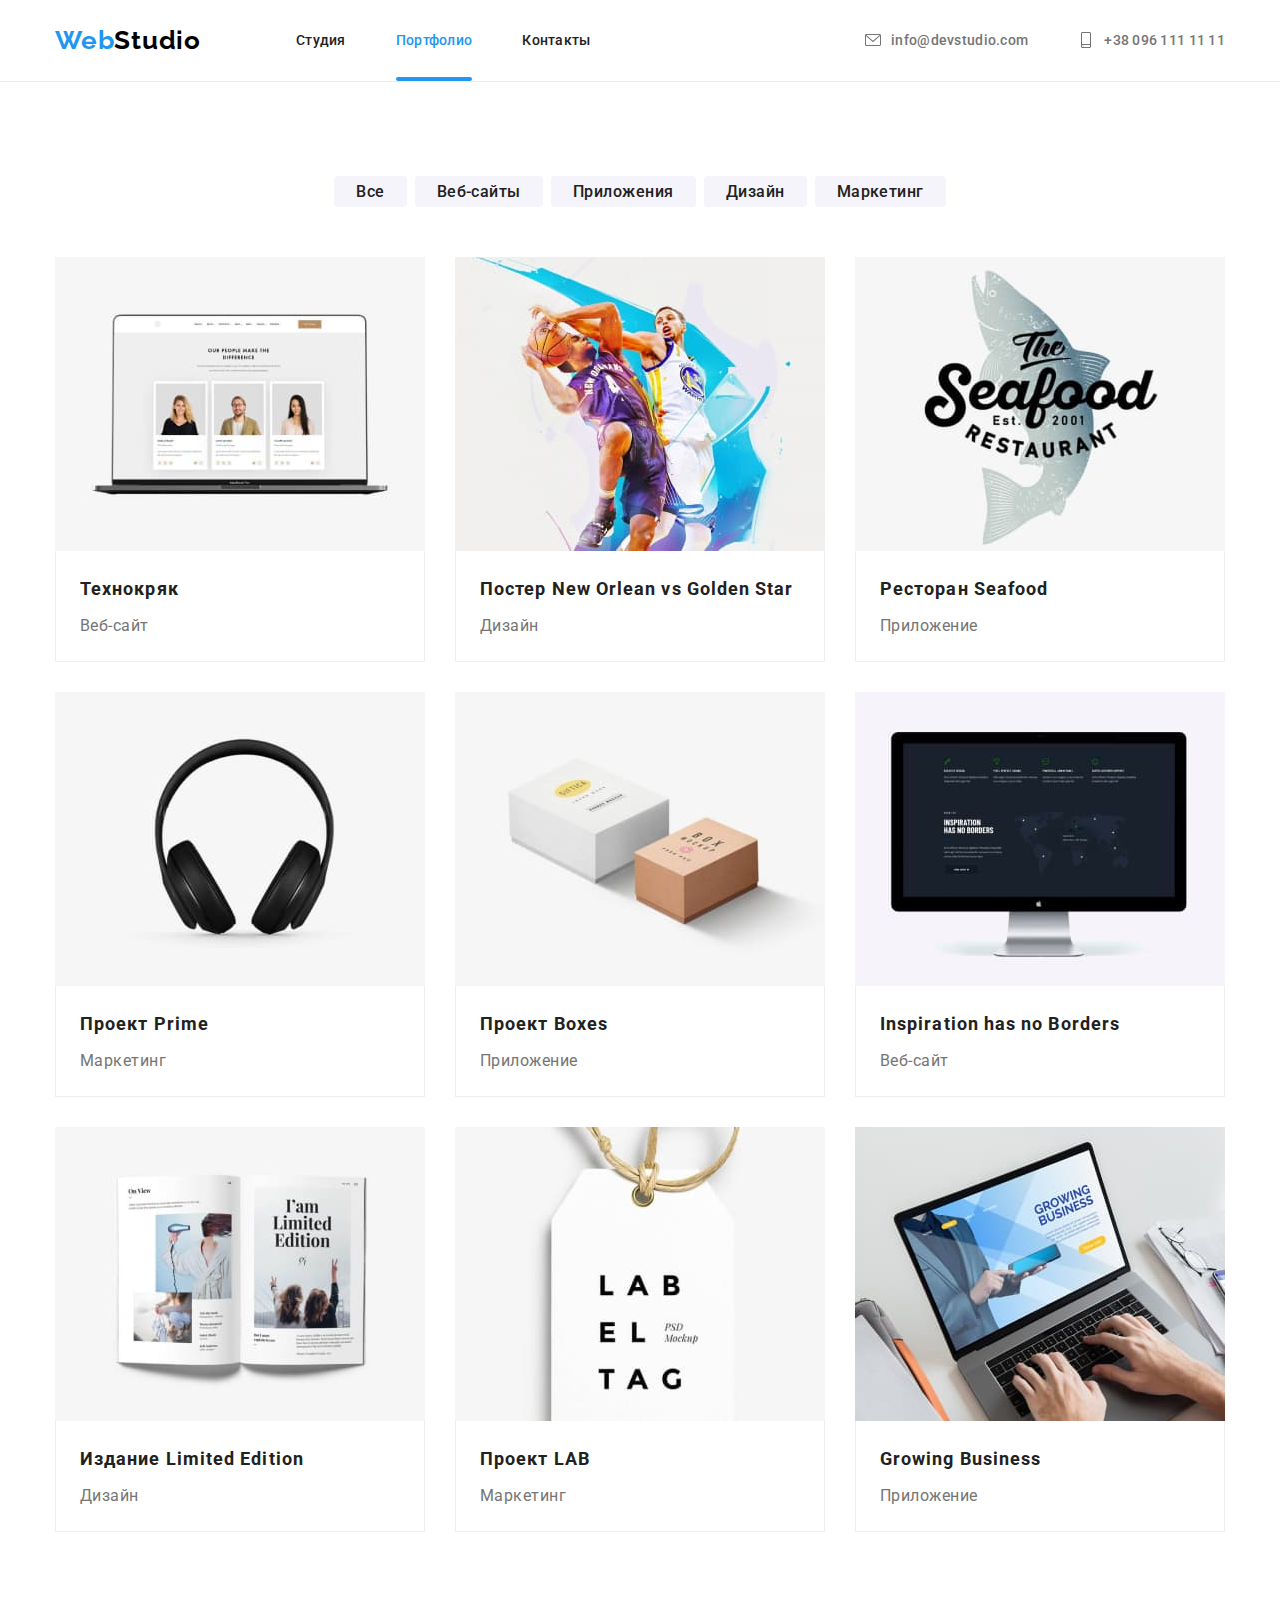
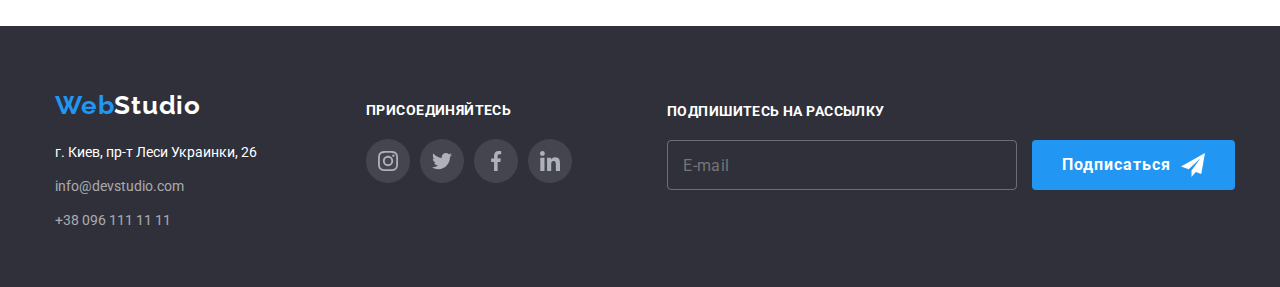
==== porfolio.html @ 70e7750f "Создание репозитория" ====
<!DOCTYPE html>
<html lang="ru">

<head>
    <meta charset="UTF-8">
    <meta name="viewport" content="width=device-width, initial-scale=1.0">
    <title>Портфолио</title>
    <link rel="preconnect" href="https://fonts.gstatic.com">
    <link rel="preconnect" href="https://fonts.gstatic.com">
    <link href="https://fonts.googleapis.com/css2?family=Raleway:wght@700&family=Roboto:wght@400;500;700&display=swap"
        rel="stylesheet">
    <link rel="stylesheet" href="https://cdnjs.cloudflare.com/ajax/libs/modern-normalize/0.2.0/modern-normalize.min.css">
    <link rel="stylesheet" href="./css/styles.css">
</head>
<body>
    <header class="header">
        <div class="container head">
            <a href="#" class="logo">
                <span class="logo-first">Web</span>
                <span class="logo-second">Studio</span>
            </a>
            <nav>
                <ul class="link-list">
                    <li class="link-item">
                        <a href="./index.html" class="link">
                            Студия
                        </a>
                    </li>

                    <li class="link-item">
                        <a href="#" class="link now">
                            Портфолио
                        </a>
                    </li>

                    <li class="link-item">
                        <a href="#" class="link">
                            Контакты
                        </a>
                    </li>
                </ul>
            </nav>
            <ul class="connection-list">
                <li class="connection-item">
                    <a href="mailto:info@devstudio.com" class="connection">
                        <svg width="16" height="16" class="icon-connection">
                            <use href="./img/symbol-defs.svg#icon-envelope"></use>
                        </svg>
                        info@devstudio.com
                    </a>
                </li>
            
                <li class="connection-item">
                    <a href="tel:+380961111111" class="connection">
                        <svg width="16" height="16" class="icon-connection">
                            <use href="./img/symbol-defs.svg#icon-smartphone"></use>
                        </svg>
                        +38 096 111 11 11
                    </a>
                </li>
            </ul>
        </div>
    </header>
    <main>
        <div class="container main">            
            <h1 class="visually-hidden">Portfolio</h1>
            <h2 class="visually-hidden">Our Works</h2>
            <ul class="filter">
                <li  class="filter-item">
                    <button type="button" class="filter-btn">
                        Все
                    </button>
                </li>

                <li class="filter-item">
                    <button type="button" class="filter-btn">
                        Веб-сайты
                    </button>
                </li>

                <li class="filter-item">
                    <button type="button" class="filter-btn">
                        Приложения
                    </button>
                </li>

                <li class="filter-item">
                <button type="button" class="filter-btn">
                    Дизайн
                </button>
                </li>

                <li class="filter-item">
                    <button type="button" class="filter-btn">
                        Маркетинг
                    </button>
                </li>
            </ul>
            <ul class="cards">
                <li class="cards-item">
                    <a href="#" class="cards-link">
                        <div class="thumb">
                            <img src="./img/img-3.1.jpg" alt="Технокряк" class="cards-img">
                            <p class="thumb-text">
                                Технокряк это современная площадка распространения коронавируса. Компании используют эту платформу для цифрового
                                шпионажа и атак на защищённые сервера конкурентов.
                            </p>
                        </div>
                        <div class="cards-article">
                            <h3 class="cards-title">
                                Технокряк
                            </h3>
                            <p class="cards-filter">
                                Веб-сайт
                            </p>
                        </div>
                    </a>
                </li>

                <li class="cards-item">
                    <a href="#" class="cards-link">
                        <div class="thumb">
                            <img src="./img/img-3.2.jpg" alt="Постер New Orlean vs Golden Star" class="cards-img">
                            <p class="thumb-text">
                                Lorem, ipsum dolor sit amet consectetur adipisicing elit. Mollitia tenetur tempora alias, corporis facere debitis esse doloremque ratione vero iste.
                            </p>
                        </div>
                        <div class="cards-article">
                            <h3 class="cards-title">
                                Постер New Orlean vs Golden Star
                            </h3>
                            <p class="cards-filter">
                                Дизайн
                            </p>
                        </div>
                    </a>
                </li>

                <li class="cards-item">
                    <a href="#" class="cards-link">
                        <div class="thumb">
                            <img src="./img/img-3.3.jpg" alt="Ресторан Seafood" class="cards-img">
                            <p class="thumb-text">
                                Lorem, ipsum dolor sit amet consectetur adipisicing elit. Mollitia tenetur tempora alias, corporis facere debitis
                                esse doloremque ratione vero iste.
                            </p>
                        </div>
                        <div class="cards-article">
                            <h3 class="cards-title">
                                Ресторан Seafood
                            </h3>
                            <p class="cards-filter">
                                Приложение
                            </p>
                        </div>
                    </a>
                </li>

                <li class="cards-item">
                    <a href="#" class="cards-link">
                        <div class="thumb">
                            <img src="./img/img-3.4.jpg" alt="Проект Prime" class="cards-img">
                            <p class="thumb-text">
                                Lorem, ipsum dolor sit amet consectetur adipisicing elit. Mollitia tenetur tempora alias, corporis facere debitis
                                esse doloremque ratione vero iste.
                            </p>
                        </div>
                        <div class="cards-article">
                            <h3 class="cards-title">
                                Проект Prime
                            </h3>
                            <p class="cards-filter">
                                Маркетинг
                            </p>
                        </div>
                    </a>
                </li>

                <li class="cards-item">
                    <a href="#" class="cards-link">
                        <div class="thumb">
                            <img src="./img/img-3.5.jpg" alt="Проект Boxes" class="cards-img">
                            <p class="thumb-text">
                                Lorem, ipsum dolor sit amet consectetur adipisicing elit. Mollitia tenetur tempora alias, corporis facere debitis
                                esse doloremque ratione vero iste.
                            </p>
                        </div>
                        <div class="cards-article">
                            <h3 class="cards-title">
                                Проект Boxes
                            </h3>
                            <p class="cards-filter">
                                Приложение
                            </p>
                        </div>
                    </a>
                </li>

                <li class="cards-item">
                    <a href="#" class="cards-link">
                        <div class="thumb">
                            <img src="./img/img-3.6.jpg" alt="Inspiration has no Borders" class="cards-img">
                            <p class="thumb-text">
                                Lorem, ipsum dolor sit amet consectetur adipisicing elit. Mollitia tenetur tempora alias, corporis facere debitis
                                esse doloremque ratione vero iste.
                            </p>
                        </div>
                        <div class="cards-article">
                            <h3 class="cards-title">
                                Inspiration has no Borders
                            </h3>
                            <p class="cards-filter">
                                Веб-сайт
                            </p>
                        </div>
                    </a>
                </li>

                <li class="cards-item">
                    <a href="#" class="cards-link">
                        <div class="thumb">
                            <img src="./img/img-3.7.jpg" alt="Издание Limited Edition" class="cards-img">
                            <p class="thumb-text">
                                Lorem, ipsum dolor sit amet consectetur adipisicing elit. Mollitia tenetur tempora alias, corporis facere debitis
                                esse doloremque ratione vero iste.
                            </p>
                        </div>
                        <div class="cards-article">
                            <h3 class="cards-title">
                                Издание Limited Edition
                            </h3>
                            <p class="cards-filter">
                                Дизайн
                            </p>
                        </div>
                    </a>
                </li>

                <li class="cards-item">
                    <a href="#" class="cards-link">
                        <div class="thumb">
                            <img src="./img/img-3.8.jpg" alt="Проект LAB" class="cards-img">
                            <p class="thumb-text">
                                Lorem, ipsum dolor sit amet consectetur adipisicing elit. Mollitia tenetur tempora alias, corporis facere debitis
                                esse doloremque ratione vero iste.
                            </p>
                        </div>
                        <div class="cards-article">
                            <h3 class="cards-title">
                                Проект LAB
                            </h3>
                            <p class="cards-filter">
                                Маркетинг
                            </p>
                        </div>
                    </a>
                </li>

                <li class="cards-item">
                    <a href="#" class="cards-link">
                        <div class="thumb">
                            <img src="./img/img-3.9.jpg" alt="Growing Business" class="cards-img">
                            <p class="thumb-text">
                                Lorem, ipsum dolor sit amet consectetur adipisicing elit. Mollitia tenetur tempora alias, corporis facere debitis
                                esse doloremque ratione vero iste.
                            </p>
                        </div>
                        <div class="cards-article">
                            <h3 class="cards-title">
                                Growing Business
                            </h3>
                            <p class="cards-filter">
                                Приложение
                            </p>
                        </div>
                    </a>
                </li>
            </ul>
        </div>
    </main>
    <footer class="footer">
        <div class="container">
            <div>
    
                <a href="#" target="_blank" class="logo">
                    <span class="logo-first">Web</span>
                    <span class="logo-third">Studio</span>
                </a>
                <address class="address">
                    <p class="address-bottom">
                        г. Киев, пр-т Леси Украинки, 26
                    </p>
                    <ul class="address-list">
                        <li class="address-item">
                            <a href="mailto:info@devstudio.com" class="footer-connection">
                                info@devstudio.com
                            </a>
                        </li>
    
                        <li class="address-item">
                            <a href="tel:+380961111111" class="footer-connection">
                                +38 096 111 11 11
                            </a>
                        </li>
                    </ul>
                </address>
            </div>
            <div class="footer-side">
                <h2 class="footer-title">присоединяйтесь</h2>
                <ul class="footer-social">
                    <li class="foot-item">
                        <a href="#" class="social-link foot">
                            <svg class="footer-icon" width="20" height="20">
                                <use href="./img/symbol-defs.svg#icon-instagram"></use>
                            </svg>
                        </a>
                    </li>
    
                    <li class="foot-item">
                        <a href="#" class="social-link foot">
                            <svg class="footer-icon" width="20" height="20">
                                <use href="./img/symbol-defs.svg#icon-twitter"></use>
                            </svg>
                        </a>
                    </li>
    
                    <li class="foot-item">
                        <a href="#" class="social-link foot">
                            <svg class="footer-icon" width="20" height="20">
                                <use href="./img/symbol-defs.svg#icon-facebook"></use>
                            </svg>
                        </a>
                    </li>
    
                    <li class="foot-item">
                        <a href="#" class="social-link foot">
                            <svg class="footer-icon" width="20" height="20">
                                <use href="./img/symbol-defs.svg#icon-linkedin"></use>
                            </svg>
                        </a>
                    </li>
                </ul>
            </div>
            <form class="subscribe">
                <label for="email" class="input-label">подпишитесь на рассылку</label>
                <div class="subscribe-group">
                    <input type="email" name="email" id="email" placeholder="E-mail" class="subscribe-input">
                    <button type="submit" class="subscribe-btn">
                        Подписаться
                        <svg width="24" height="24" class="subscibe-icon">
                            <use href="./img/symbol-defs.svg#icon-send"></use>
                        </svg>
                    </button>
                </div>
            </form>
        </div>
    </footer>
</body>
</html>
---- css/styles.css ----
:root {
  --primary-color-text: rgba(117, 117, 117, 1);
  --secondary-color-text: rgba(33, 33, 33, 1);
  --footer-color-text: rgba(255, 255, 255, 0.6);
  --accent-color: rgba(33, 150, 243, 1);
  --primary-bcg-color: rgba(255, 255, 255, 1);
  --secondary-bcg-color: #2f303a;
  --third-bcg-color: rgba(245, 244, 250, 1);
  --primary-button-color: #f5f4fa;

  --black: rgba(0, 0, 0, 1);
  --white: rgba(255, 255, 255, 1);

  --element-gap: 20px;
  --cards-gap: 30px;
}

.visually-hidden {
  position: absolute;
  width: 1px;
  height: 1px;
  margin: -1px;
  border: 0;
  padding: 0;
  white-space: nowrap;
  clip-path: inset(100%);
  clip: rect(0 0 0 0);
  overflow: hidden;
}

body {
  background-color: var(--white);
  color: var(--primary-color-text);
  font-family: 'Raleway', 'Roboto', sans-serif;
}

h1,
h2,
h3,
h4,
h5,
h6,
p {
  margin: 0;
}

ul {
  list-style: none;
  margin: 0;
  padding: 0;
}

a {
  text-decoration: none;
}

img {
  display: block;
  max-width: 100%;
}

.logo-first {
  color: var(--accent-color);
}

.logo-second {
  color: var(--black);
}

.logo-third {
  color: var(--white);
}

.logo {
  margin-right: 95px;
  display: flex;

  font-family: Raleway, sans-serif;
  font-style: normal;
  font-weight: bold;
  font-size: 26px;
  line-height: 1.2;
  letter-spacing: 0.03em;
}

/* index.html */

.container {
  width: 1200px;
  padding-left: 15px;
  padding-right: 15px;
  margin-right: auto;
  margin-left: auto;
}

/* Header */

.container.head {
  display: flex;
  align-items: center;
}

.header {
  border-bottom: 1px solid rgba(236, 236, 236, 1);
}

.link {
  display: block;

  padding-top: 32px;
  padding-bottom: 32px;

  color: var(--secondary-color-text);
  font-family: Roboto, sans-serif;
  font-style: normal;
  font-weight: 500;
  font-size: 14px;
  line-height: 1.2;
  letter-spacing: 0.02em;
  transition: color 250ms cubic-bezier(0.4, 0, 0.2, 1);
}

.link::after {
  content: '';
  position: absolute;
  bottom: 0;
  left: 0;

  width: 100%;
  height: 4px;

  border-radius: 2px;
  opacity: 0;
  background-color: var(--accent-color);
}

.link:hover::after,
.link:focus::after,
.link.now::after {
  content: '';
  position: absolute;
  bottom: 0;
  left: 0;

  width: 100%;
  height: 4px;

  border-radius: 2px;
  opacity: 1;
  background-color: var(--accent-color);
  transition: opacity 250ms cubic-bezier(0.4, 0, 0.2, 1);
}

.link-item {
  position: relative;
}

.link-item:not(:last-child) {
  margin-right: 50px;
}

.link.now {
  color: var(--accent-color);
}

.link-list {
  display: flex;
}

.connection {
  display: flex;
  align-items: center;

  color: var(--primary-color-text);
  font-family: Roboto, sans-serif;
  font-style: normal;
  font-weight: 500;
  font-size: 14px;
  line-height: 1.2;
  letter-spacing: 0.02em;
  fill: var(--primary-color-text);
  transition: color 250ms cubic-bezier(0.4, 0, 0.2, 1);
}

.connection-item:not(:last-child) {
  margin-right: 50px;
}

.connection:hover,
.link:hover,
.connection:focus,
.link:focus {
  color: var(--accent-color);
  fill: var(--accent-color);
  outline: none;
}

.connection-list {
  display: flex;
  margin-left: auto;
}

.icon-connection {
  margin-right: 10px;
}

/* Hero */

.hero {
  margin-left: auto;
  margin-right: auto;
  padding-top: 200px;
  padding-bottom: 200px;

  text-align: center;
  background-color: var(--secondary-bcg-color);
  background-image: linear-gradient(
      to top,
      rgba(47, 48, 58, 0.4),
      rgba(47, 48, 58, 0.4)
    ),
    url(../img/hero-img.jpg);
  background-repeat: no-repeat;
  background-size: cover;
  background-position: center;
  max-width: 1600px;
}

.hero-title {
  color: white;
  text-transform: uppercase;
  font-family: Roboto, sans-serif;
  font-style: normal;
  font-weight: 900;
  font-size: 44px;
  line-height: 1.36;
  letter-spacing: 0.06em;
}

.hero-link {
  margin-top: 30px;
  border-radius: 4px;
  border: transparent;
  padding-top: 10px;
  padding-bottom: 10px;
  padding-left: 32px;
  padding-right: 32px;

  background: var(--accent-color);
  transition: background-color 250ms cubic-bezier(0.4, 0, 0.2, 1),
    box-shadow 250ms cubic-bezier(0.4, 0, 0.2, 1);
  color: white;
  font-family: Roboto, sans-serif;
  font-style: normal;
  font-weight: bold;
  font-size: 16px;
  line-height: 1.75;
  letter-spacing: 0.06em;
  cursor: pointer;
}

.hero-link:hover,
.hero-link:focus {
  background: rgba(24, 140, 232, 1);
  box-shadow: 0px 4px 4px rgba(0, 0, 0, 0.15);
  outline: none;
}

/* Adventages/Doing */

.advantages-title,
.doing-title,
.client-title,
.link {
  color: var(--secondary-color-text);
}

.advantages-title {
  margin-top: 30px;

  font-family: Roboto, sans-serif;
  font-style: normal;
  font-weight: bold;
  font-size: 14px;
  line-height: 1.2;
  text-transform: uppercase;
}

.advantages-text {
  margin-top: 10px;

  font-family: Roboto, sans-serif;
  font-style: normal;
  font-weight: normal;
  font-size: 14px;
  line-height: 1.714;
  letter-spacing: 0.03em;
}

.advantages {
  padding-top: 94px;
  padding-bottom: 94px;
}

.doing {
  padding-bottom: 94px;
  text-align: center;
}

.advantages-list,
.doing-list {
  margin-left: calc(-1 * var(--element-gap));

  display: flex;
  flex-wrap: wrap;
}

.icon-background {
  display: flex;
  align-items: center;
  justify-content: center;

  height: 120px;

  background-color: var(--third-bcg-color);
}

.icon-radar,
.icon-clock,
.icon-diagram,
.icon-astonaut {
  display: block;

  height: 70px;
  width: 70px;
}

.doing-list {
  margin-top: 50px;
  justify-content: space-between;
}

.advantages-item {
  margin-left: var(--element-gap);
  flex-basis: calc(100% / 4 - var(--element-gap));
}

.doing-item {
  position: relative;

  margin-left: var(--element-gap);
  flex-basis: cllc(100%/3 - var(--element-gap));

  overflow: hidden;
}

.doing-title,
.team-title,
.client-title {
  font-family: Roboto, sans-serif;
  font-style: normal;
  font-weight: bold;
  font-size: 36px;
  line-height: 1.2;
}

.doing-item:hover .doing-text {
  transform: translatey(0);
}

.doing-text {
  position: absolute;
  bottom: 0;

  width: 100%;
  height: 23.5%;

  padding-top: 27px;
  padding-bottom: 27px;

  transform: translatey(100%);
  transition: transform 250ms cubic-bezier(0.4, 0, 0.2, 1);

  font-family: Roboto, sans-serif;
  font-style: normal;
  font-weight: bold;
  font-size: 14px;
  line-height: 1.2;
  text-align: center;
  letter-spacing: 0.03em;
  text-transform: uppercase;
  color: var(--white);
  background-color: rgba(47, 48, 58, 0.8);
}

/* Team */

.team {
  padding-top: 94px;
  padding-bottom: 94px;

  background: var(--third-bcg-color);
  text-align: center;
}

.team-list {
  margin-top: 50px;
  margin-left: calc(-1 * var(--element-gap));

  display: flex;
  flex-wrap: wrap;
}

.team-item {
  margin-left: var(--element-gap);
  border-radius: 0px 0px 4px 4px;
  box-shadow: 0px 1px 3px rgba(0, 0, 0, 0.12), 0px 1px 1px rgba(0, 0, 0, 0.14),
    0px 2px 1px rgba(0, 0, 0, 0.2);

  flex-basis: calc(100% / 4 - var(--element-gap));

  background: var(--primary-bcg-color);
}

.team-text {
  padding-top: 30px;
  padding-bottom: 30px;
  padding-left: 30px;
  padding-right: 30px;
}

.team-title,
.team-name {
  color: var(--secondary-color-text);
}

.team-name {
  font-family: Roboto, sans-serif;
  font-style: normal;
  font-weight: 500;
  font-size: 16px;
  line-height: 1.2;
}

.team-prof {
  margin-top: 10px;

  font-family: Roboto, sans-serif;
  font-style: normal;
  font-weight: normal;
  font-size: 16px;
  line-height: 1.2;
}

.team-social {
  display: flex;
  justify-content: space-between;

  margin-top: 16px;
}

.container-social {
  height: 44px;
  width: 44px;
}

.social-link {
  display: flex;

  border-radius: 50px;
  padding: 12px;
  fill: rgba(175, 177, 184, 1);
  transition: fill 250ms cubic-bezier(0.4, 0, 0.2, 1),
    background-color 250ms cubic-bezier(0.4, 0, 0.2, 1);
}

.social-link:hover,
.social-link:focus {
  background-color: var(--accent-color);
  fill: var(--white);
  outline: none;
}

.container.client {
  padding-top: 94px;
  padding-bottom: 94px;
  text-align: center;
}

.client-list {
  display: flex;
  justify-content: space-between;

  margin-top: 50px;
}

.client-item:hover {
  fill: var(--accent-color);
  border-color: var(--accent-color);
}

.client-link {
  display: flex;
  justify-content: center;
  align-items: center;

  width: 170px;
  height: 90px;

  border: 1px solid rgba(175, 177, 184, 1);
  border-radius: 4px;

  fill: rgba(175, 177, 184, 1);

  transition: fill 250ms cubic-bezier(0.4, 0, 0.2, 1),
    background-color 250ms cubic-bezier(0.4, 0, 0.2, 1);
}

.client-link:hover,
.client-link:focus {
  fill: var(--accent-color);
  border-color: var(--accent-color);
  outline: none;
}

/* Footer */

.footer .container {
  display: flex;
}

.footer {
  padding-top: 64px;
  padding-bottom: 54px;

  background: var(--secondary-bcg-color);
}

.footer-connection {
  color: var(--footer-color-text);
  font-family: Roboto, sans-serif;
  font-style: normal;
  font-weight: normal;
  font-size: 14px;
  line-height: 1.714;
  transition: color 250ms cubic-bezier(0.4, 0, 0.2, 1);
}

.footer-connection:hover,
.footer-connection:focus {
  color: var(--accent-color);
  outline: none;
}

.address {
  margin-top: 20px;

  color: white;
  font-family: Roboto, sans-serif;
  font-style: normal;
  font-weight: normal;
  font-size: 14px;
  line-height: 1.714;
}

.address-list,
.address-item:not(:first-child) {
  margin-top: 10px;
}

.footer-side {
  display: inline-block;
  margin-left: 70px;
}

.footer-title {
  margin-top: 12px;

  color: var(--white);
  font-family: Roboto, sans-serif;
  font-style: normal;
  font-weight: bold;
  font-size: 14px;
  line-height: 1.2;
  letter-spacing: 0.03em;
  text-transform: uppercase;
}

.footer-social {
  display: flex;
  margin-top: 20px;
}

.social-link.foot {
  background-color: rgba(255, 255, 255, 0.1);
}

.foot-item:not(:last-child) {
  margin-right: 10px;
}

.social-link.foot:hover,
.social-link.foot:focus {
  background-color: var(--accent-color);
  outline: none;
}

.subscribe {
  margin-top: 12px;
  margin-left: 95px;
}

.input-label {
  display: inline-block;

  font-family: Roboto, sans-serif;
  font-style: normal;
  font-weight: bold;
  font-size: 14px;
  line-height: 1.143;
  letter-spacing: 0.03em;
  text-transform: uppercase;
  color: var(--white);
}

.subscribe-group {
  display: flex;

  margin-top: 20px;
}

.subscribe-input {
  display: inline-block;

  height: 50px;
  width: 350px;

  border: 1px solid rgba(255, 255, 255, 0.3);
  border-radius: 4px;
  padding: 15px;
  margin-right: 15px;

  font-family: Roboto, sans-serif;
  font-style: normal;
  font-weight: normal;
  font-size: 16px;
  line-height: 1.25;
  letter-spacing: 0.03em;
  color: rgba(255, 255, 255, 0.6);
  transition: color 250ms cubic-bezier(0.4, 0, 0.2, 1),
    border-color 250ms cubic-bezier(0.4, 0, 0.2, 1);
  background-color: transparent;
}

.subscribe-input:hover,
.subscribe-input:focus {
  border-color: var(--white);
  color: var(--white);
  outline: none;
}

.subscribe-input:hover::placeholder,
.subscribe-input:focus::placeholder {
  color: var(--white);
}

.subscribe-btn {
  display: flex;
  align-items: center;

  height: 50px;

  border: transparent;
  border-radius: 4px;
  padding: 10px 30px;

  font-family: Roboto, sans-serif;
  font-style: normal;
  font-weight: bold;
  font-size: 16px;
  line-height: 1.875;
  letter-spacing: 0.06em;
  color: var(--white);
  background-color: var(--accent-color);
  transition: background-color 250ms cubic-bezier(0.4, 0, 0.2, 1),
    box-shadow 250ms cubic-bezier(0.4, 0, 0.2, 1);
  fill: var(--white);
  cursor: pointer;
}

.subscribe-btn:focus,
.subscribe-btn:hover {
  background-color: rgba(24, 140, 232, 1);
  box-shadow: 0px 4px 4px rgba(0, 0, 0, 0.15);
  outline: transparent;
}

.subscibe-icon {
  margin-left: 10px;
}

.subscibe-icon:focus,
.subscibe-icon:hover {
  fill: var(--black);
}

/* backdrop/modal window */

.backdrop {
  position: fixed;
  top: 0;
  left: 0;

  width: 100%;
  height: 100%;

  background-color: rgba(0, 0, 0, 0.2);
}

.backdrop.is-hidden {
  opacity: 0;
  pointer-events: none;
}

.modal {
  position: absolute;
  top: 50%;
  left: 50%;
  transform: translate(-50%, -50%) scale(1);
  transition: transform 250ms cubic-bezier(0.4, 0, 0.2, 1);

  min-height: 580px;
  width: 530px;

  border-radius: 4px;

  background-color: var(--white);
  box-shadow: 0px 1px 3px rgba(0, 0, 0, 0.12), 0px 1px 1px rgba(0, 0, 0, 0.14),
    0px 2px 1px rgba(0, 0, 0, 0.2);
}

.backdrop.is-hidden .modal {
  transform: translate(-150%, -50%) scale(0.5);
}

.modal-btn {
  position: absolute;
  top: 8px;
  right: 8px;

  display: flex;
  justify-content: center;
  align-items: center;

  border-radius: 50px;
  border: rgba(0, 0, 0, 0.1) 1px solid;
  padding: 6px;

  background-color: var(--white);
  fill: var(--black);
  transition: fill 250ms cubic-bezier(0.4, 0, 0.2, 1);
  outline: transparent;
  cursor: pointer;
}

.modal-btn:hover,
.modal-btn:focus {
  fill: var(--accent-color);
  outline: none;
}

.modal-title {
  font-family: Roboto, sans-serif;
  font-style: normal;
  font-weight: bold;
  font-size: 20px;
  line-height: 1.15;
  text-align: center;
  letter-spacing: 0.03em;
  color: var(--secondary-color-text);
}

.modal-label {
  margin-top: 10px;

  font-family: Roboto, sans-serif;
  font-style: normal;
  font-weight: normal;
  font-size: 12px;
  line-height: 1.66;
  letter-spacing: 0.01em;
  color: var(--primary-color-text);
}

.modal-input {
  min-width: 450px;

  border-radius: 4px;
  border: 1px solid rgba(33, 33, 33, 0.2);
  padding: 12px 12px 12px 42px;

  font-family: Roboto, sans-serif;
  font-style: normal;
  font-weight: normal;
  font-size: 14px;
  line-height: 1.143;
  letter-spacing: 0.01em;
  color: var(--secondary-color-text);
  transition: border-color 250ms cubic-bezier(0.4, 0, 0.2, 1),
    fill 250ms cubic-bezier(0.4, 0, 0.2, 1);
  resize: none;
}

.modal-input.text {
  padding: 12px 16px;

  font-family: Roboto, sans-serif;
  font-style: normal;
  font-weight: normal;
  font-size: 14px;
  line-height: 1.143;
  letter-spacing: 0.01em;
  color: var(--secondary-color-text);
  transition: border-color 250ms cubic-bezier(0.4, 0, 0.2, 1);
  resize: none;
}

.modal-input.text::placeholder {
  color: rgba(117, 117, 117, 0.5);
}

.modal-form {
  display: flex;
  flex-direction: column;
  align-items: center;
  justify-content: center;

  padding: 40px;
}

.modal-label.check {
  display: flex;
  align-items: center;

  margin-top: 20px;

  font-family: Roboto, sans-serif;
  font-style: normal;
  font-weight: normal;
  font-size: 14px;
  line-height: 1.714;
  letter-spacing: 0.03em;
}

.icon-check {
  width: 16px;
  height: 15px;

  margin-right: 7px;

  border: black 2px solid;
  border-radius: 4px;
}

.check:checked + .icon-check {
  background-image: url(../img/check.svg);
  background-position: center;
  border: none;
}

.modal-agree {
  color: var(--accent-color);
}

.modal-agree:hover,
.modal-agree:focus {
  text-decoration: underline;
  outline: none;
}

.input-thumb {
  position: relative;

  width: 100%;
  margin-top: 5px;
}

.input-icon {
  position: absolute;
  bottom: 12px;
  left: 12px;

  fill: rgba(33, 33, 33, 1);
  transition: fill 250ms cubic-bezier(0.4, 0, 0.2, 1);
}

.input:hover + .input-icon,
.input:focus + .input-icon,
.input:hover,
.input:focus,
.input-icon:hover {
  fill: var(--accent-color);
  border-color: var(--accent-color);
  outline: none;
}

.send-btn {
  margin-top: 30px;
  border-color: transparent;
  border-radius: 4px;
  padding: 10px 55px;

  font-family: Roboto, sans-serif;
  font-style: normal;
  font-weight: bold;
  font-size: 16px;
  line-height: 1.875;
  letter-spacing: 0.06em;
  text-align: center;
  color: var(--white);
  background-color: var(--accent-color);
  transition: background-color 250ms cubic-bezier(0.4, 0, 0.2, 1),
    box-shadow 250ms cubic-bezier(0.4, 0, 0.2, 1);

  cursor: pointer;
}

.send-btn:hover,
.send-btn:focus {
  background-color: rgba(24, 140, 232, 1);
  box-shadow: 0px 4px 4px rgba(0, 0, 0, 0.15);
  outline: none;
}

/* portfolio.html */

.container.main {
  padding-top: 94px;
  padding-bottom: 94px;
}

/* Filter */

.filter {
  display: flex;
  justify-content: center;

  margin-bottom: 50px;
}

.filter-item:not(:last-child) {
  margin-right: 8px;
}

.filter-btn {
  border-radius: 4px;
  border: transparent;
  padding-top: 6px;
  padding-bottom: 6px;
  padding-left: 22px;
  padding-right: 22px;

  background: var(--primary-button-color);
  color: var(--secondary-color-text);
  font-family: Roboto, sans-serif;
  font-style: normal;
  font-weight: 500;
  font-size: 16px;
  line-height: 1.2;
  letter-spacing: 0.03em;
  cursor: pointer;
  transition: color 250ms cubic-bezier(0.4, 0, 0.2, 1),
    background-color 250ms cubic-bezier(0.4, 0, 0.2, 1),
    box-shadow 250ms cubic-bezier(0.4, 0, 0.2, 1);
}

.filter-btn:hover,
.filter-btn:focus {
  background: var(--accent-color);
  color: white;
  box-shadow: 0px 3px 1px rgba(0, 0, 0, 0.1), 0px 1px 2px rgba(0, 0, 0, 0.08),
    0px 2px 2px rgba(0, 0, 0, 0.12);
  outline: none;
}

/* Cards */

.cards {
  margin-top: calc(-1 * var(--cards-gap));
  margin-left: calc(-1 * var(--cards-gap));

  display: flex;
  flex-wrap: wrap;
}

.cards-item {
  overflow: hidden;

  margin-top: var(--cards-gap);
  margin-left: var(--cards-gap);
  flex-basis: calc(100% / 3 - var(--cards-gap));

  transition: box-shadow 250ms cubic-bezier(0.4, 0, 0.2, 1);
}

.cards-item:hover {
  box-shadow: 0px 1px 1px rgba(0, 0, 0, 0.12), 0px 4px 4px rgba(0, 0, 0, 0.06),
    1px 4px 6px rgba(0, 0, 0, 0.16);
}

.cards-title {
  margin-bottom: 4px;

  color: var(--secondary-color-text);
  font-family: Roboto, sans-serif;
  font-style: normal;
  font-weight: bold;
  font-size: 18px;
  line-height: 2;
  letter-spacing: 0.06em;
}

.cards-filter {
  color: var(--primary-color-text);
  font-family: Roboto, sans-serif;
  font-style: normal;
  font-weight: normal;
  font-size: 16px;
  line-height: 1.875;
  letter-spacing: 0.03em;
}

.cards-article {
  border-left: 1px solid rgba(238, 238, 238, 1);
  border-right: 1px solid rgba(238, 238, 238, 1);
  border-bottom: 1px solid rgba(238, 238, 238, 1);
  padding-top: 20px;
  padding-bottom: 20px;
  padding-left: 24px;
  padding-right: 24px;
}

.thumb {
  position: relative;
  overflow: hidden;
}

.cards-item:hover .thumb-text,
.cards-link:focus .thumb-text {
  transform: translatey(0);
}

.thumb-text {
  position: absolute;
  top: 0;
  left: 0;

  height: 100%;
  width: 100%;

  padding: 63px 24px;

  transform: translatey(100%);
  transition: transform 250ms cubic-bezier(0.4, 0, 0.2, 1);

  font-family: Roboto, sans-serif;
  font-style: normal;
  font-weight: normal;
  font-size: 18px;
  line-height: 1.55;
  letter-spacing: 0.03em;
  color: var(--white);
  background-color: rgba(33, 150, 243, 0.9);
}
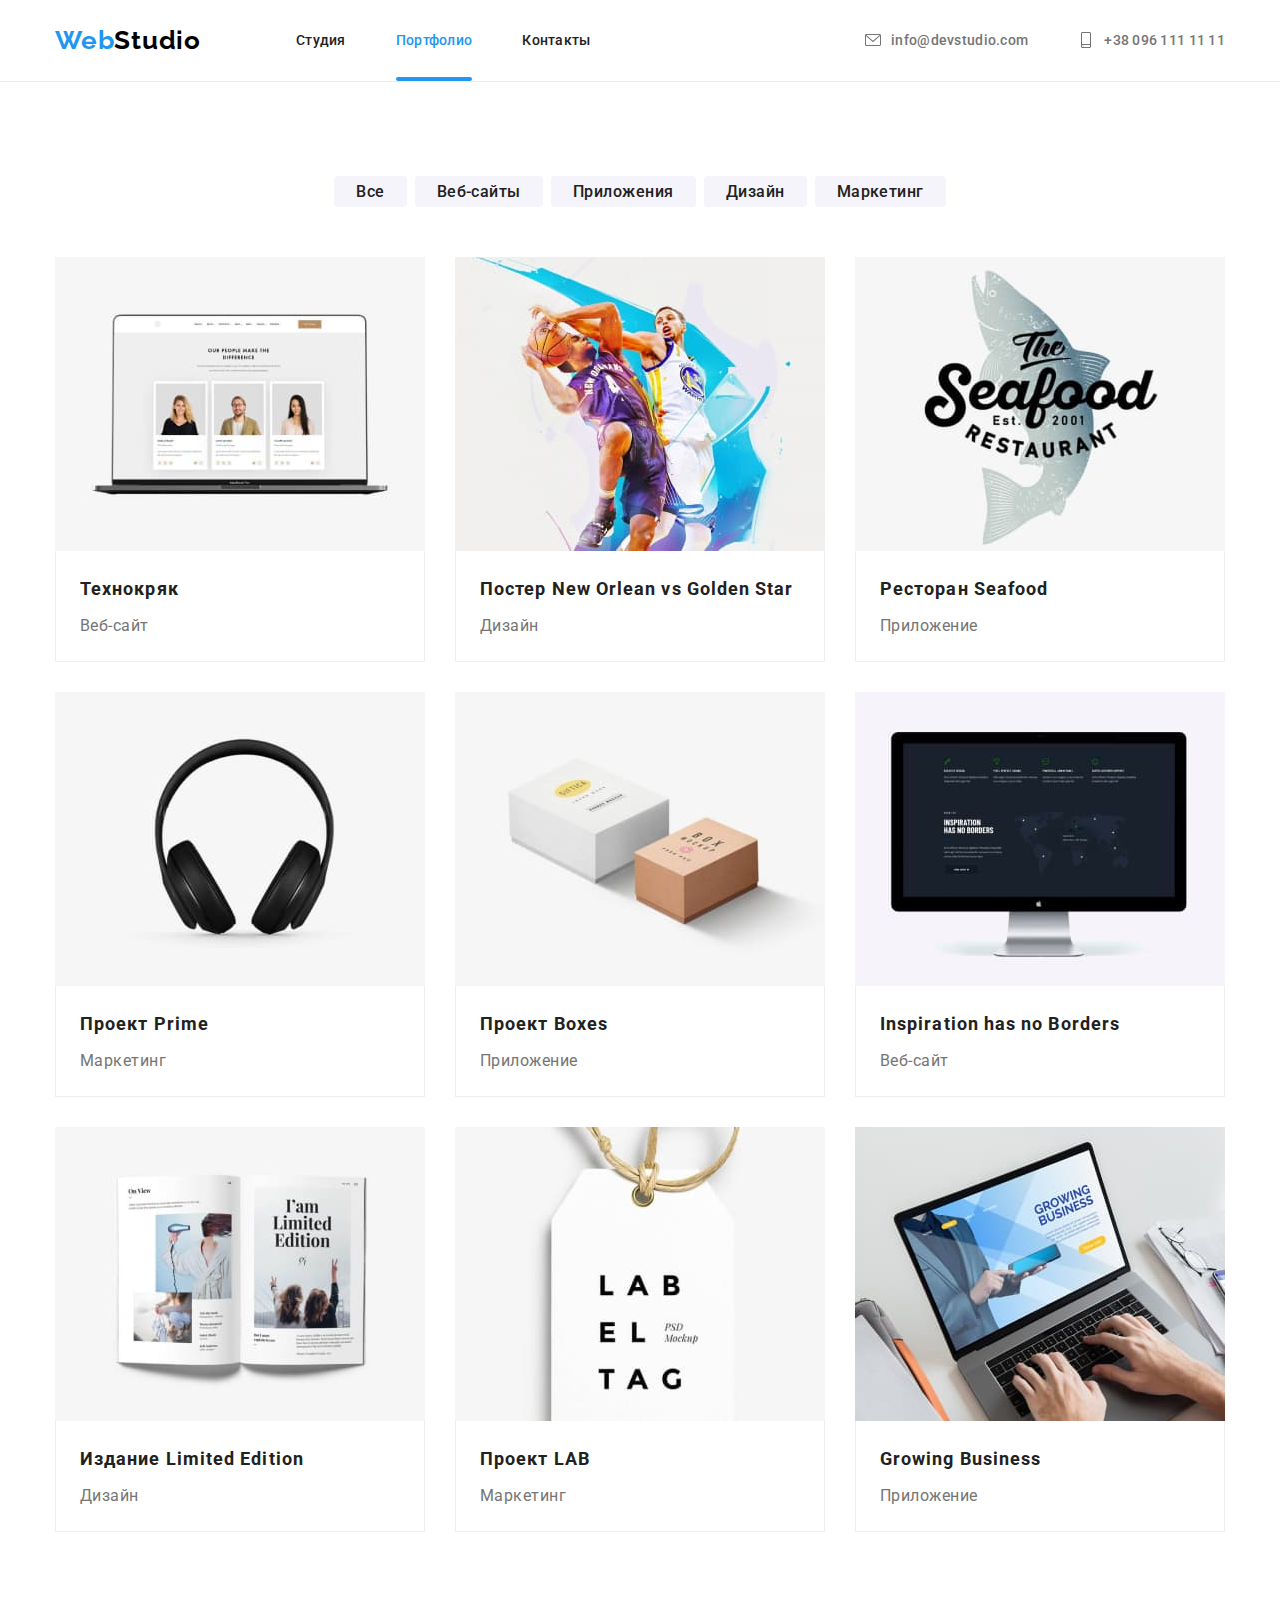
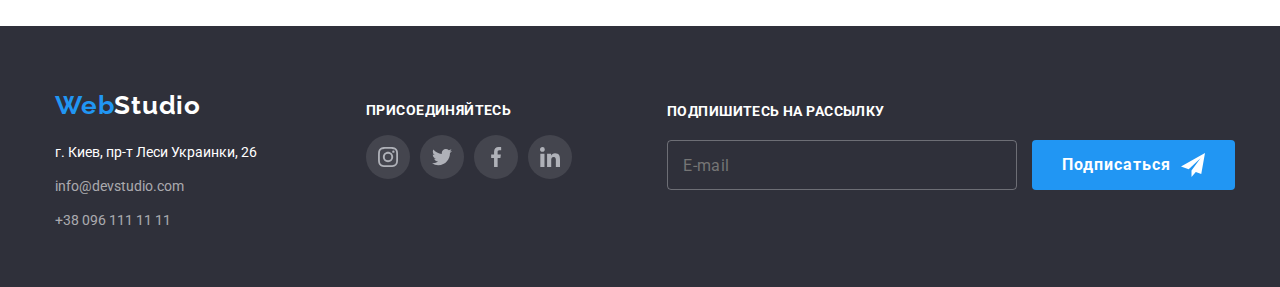
==== commit 59ee0b73: "Использовал именование по БЭМ" ====
--- a/porfolio.html
+++ b/porfolio.html
@@ -14,36 +14,36 @@
 </head>
 <body>
     <header class="header">
-        <div class="container head">
+        <div class="container header__container">
             <a href="#" class="logo">
-                <span class="logo-first">Web</span>
-                <span class="logo-second">Studio</span>
+                <span class="logo__first">Web</span>
+                <span class="logo__second">Studio</span>
             </a>
-            <nav>
-                <ul class="link-list">
-                    <li class="link-item">
-                        <a href="./index.html" class="link">
+            <nav class="site-nav">
+                <ul class="site-nav__list">
+                    <li class="site-nav__item">
+                        <a href="./index.html" class="site-nav__link">
                             Студия
                         </a>
                     </li>
 
-                    <li class="link-item">
-                        <a href="#" class="link now">
+                    <li class="site-nav__item">
+                        <a href="#" class="site-nav__link link__now">
                             Портфолио
                         </a>
                     </li>
 
-                    <li class="link-item">
-                        <a href="#" class="link">
+                    <li class="site-nav__item">
+                        <a href="#" class="site-nav__link">
                             Контакты
                         </a>
                     </li>
                 </ul>
             </nav>
-            <ul class="connection-list">
-                <li class="connection-item">
-                    <a href="mailto:info@devstudio.com" class="connection">
-                        <svg width="16" height="16" class="icon-connection">
+            <ul class="contact">
+                <li class="contact__item">
+                    <a href="mailto:info@devstudio.com" class="contact__link">
+                        <svg width="16" height="16" class="contact__icon">
                             <use href="./img/symbol-defs.svg#icon-envelope"></use>
                         </svg>
                         info@devstudio.com
@@ -51,8 +51,8 @@
                 </li>
             
                 <li class="connection-item">
-                    <a href="tel:+380961111111" class="connection">
-                        <svg width="16" height="16" class="icon-connection">
+                    <a href="tel:+380961111111" class="contact__link">
+                        <svg width="16" height="16" class="contact__icon">
                             <use href="./img/symbol-defs.svg#icon-smartphone"></use>
                         </svg>
                         +38 096 111 11 11
@@ -61,215 +61,215 @@
             </ul>
         </div>
     </header>
-    <main>
-        <div class="container main">            
+    <main class="main">
+        <div class="container">            
             <h1 class="visually-hidden">Portfolio</h1>
             <h2 class="visually-hidden">Our Works</h2>
             <ul class="filter">
-                <li  class="filter-item">
-                    <button type="button" class="filter-btn">
+                <li  class="filter__item">
+                    <button type="button" class="filter__btn">
                         Все
                     </button>
                 </li>
 
-                <li class="filter-item">
-                    <button type="button" class="filter-btn">
+                <li class="filter__item">
+                    <button type="button" class="filter__btn">
                         Веб-сайты
                     </button>
                 </li>
 
-                <li class="filter-item">
-                    <button type="button" class="filter-btn">
+                <li class="filter__item">
+                    <button type="button" class="filter__btn">
                         Приложения
                     </button>
                 </li>
 
-                <li class="filter-item">
-                <button type="button" class="filter-btn">
+                <li class="filter__item">
+                <button type="button" class="filter__btn">
                     Дизайн
                 </button>
                 </li>
 
-                <li class="filter-item">
-                    <button type="button" class="filter-btn">
+                <li class="filter__item">
+                    <button type="button" class="filter__btn">
                         Маркетинг
                     </button>
                 </li>
             </ul>
-            <ul class="cards">
-                <li class="cards-item">
-                    <a href="#" class="cards-link">
-                        <div class="thumb">
-                            <img src="./img/img-3.1.jpg" alt="Технокряк" class="cards-img">
-                            <p class="thumb-text">
+            <ul class="card">
+                <li class="card__item">
+                    <a href="#" class="card__link">
+                        <div class="card__thumb">
+                            <img src="./img/img-3.1.jpg" alt="Технокряк" class="cards__img">
+                            <p class="thumb__sign">
                                 Технокряк это современная площадка распространения коронавируса. Компании используют эту платформу для цифрового
                                 шпионажа и атак на защищённые сервера конкурентов.
                             </p>
                         </div>
-                        <div class="cards-article">
-                            <h3 class="cards-title">
+                        <div class="cards__article">
+                            <h3 class="cards__title">
                                 Технокряк
                             </h3>
-                            <p class="cards-filter">
+                            <p class="cards__value">
                                 Веб-сайт
                             </p>
                         </div>
                     </a>
                 </li>
 
-                <li class="cards-item">
-                    <a href="#" class="cards-link">
-                        <div class="thumb">
-                            <img src="./img/img-3.2.jpg" alt="Постер New Orlean vs Golden Star" class="cards-img">
-                            <p class="thumb-text">
+                <li class="card__item">
+                    <a href="#" class="card__link">
+                        <div class="card__thumb">
+                            <img src="./img/img-3.2.jpg" alt="Постер New Orlean vs Golden Star" class="cards__img">
+                            <p class="thumb__sign">
                                 Lorem, ipsum dolor sit amet consectetur adipisicing elit. Mollitia tenetur tempora alias, corporis facere debitis esse doloremque ratione vero iste.
                             </p>
                         </div>
-                        <div class="cards-article">
-                            <h3 class="cards-title">
+                        <div class="cards__article">
+                            <h3 class="cards__title">
                                 Постер New Orlean vs Golden Star
                             </h3>
-                            <p class="cards-filter">
+                            <p class="cards__value">
                                 Дизайн
                             </p>
                         </div>
                     </a>
                 </li>
 
-                <li class="cards-item">
-                    <a href="#" class="cards-link">
-                        <div class="thumb">
-                            <img src="./img/img-3.3.jpg" alt="Ресторан Seafood" class="cards-img">
-                            <p class="thumb-text">
-                                Lorem, ipsum dolor sit amet consectetur adipisicing elit. Mollitia tenetur tempora alias, corporis facere debitis
-                                esse doloremque ratione vero iste.
-                            </p>
-                        </div>
-                        <div class="cards-article">
-                            <h3 class="cards-title">
+                <li class="card__item">
+                    <a href="#" class="card__link">
+                        <div class="card__thumb">
+                            <img src="./img/img-3.3.jpg" alt="Ресторан Seafood" class="cards__img">
+                            <p class="thumb__sign">
+                                Lorem, ipsum dolor sit amet consectetur adipisicing elit. Mollitia tenetur tempora alias, corporis facere debitis
+                                esse doloremque ratione vero iste.
+                            </p>
+                        </div>
+                        <div class="cards__article">
+                            <h3 class="cards__title">
                                 Ресторан Seafood
                             </h3>
-                            <p class="cards-filter">
+                            <p class="cards__value">
                                 Приложение
                             </p>
                         </div>
                     </a>
                 </li>
 
-                <li class="cards-item">
-                    <a href="#" class="cards-link">
-                        <div class="thumb">
-                            <img src="./img/img-3.4.jpg" alt="Проект Prime" class="cards-img">
-                            <p class="thumb-text">
-                                Lorem, ipsum dolor sit amet consectetur adipisicing elit. Mollitia tenetur tempora alias, corporis facere debitis
-                                esse doloremque ratione vero iste.
-                            </p>
-                        </div>
-                        <div class="cards-article">
-                            <h3 class="cards-title">
+                <li class="card__item">
+                    <a href="#" class="card__link">
+                        <div class="card__thumb">
+                            <img src="./img/img-3.4.jpg" alt="Проект Prime" class="cards__img">
+                            <p class="thumb__sign">
+                                Lorem, ipsum dolor sit amet consectetur adipisicing elit. Mollitia tenetur tempora alias, corporis facere debitis
+                                esse doloremque ratione vero iste.
+                            </p>
+                        </div>
+                        <div class="cards__article">
+                            <h3 class="cards__title">
                                 Проект Prime
                             </h3>
-                            <p class="cards-filter">
+                            <p class="cards__value">
                                 Маркетинг
                             </p>
                         </div>
                     </a>
                 </li>
 
-                <li class="cards-item">
-                    <a href="#" class="cards-link">
-                        <div class="thumb">
-                            <img src="./img/img-3.5.jpg" alt="Проект Boxes" class="cards-img">
-                            <p class="thumb-text">
-                                Lorem, ipsum dolor sit amet consectetur adipisicing elit. Mollitia tenetur tempora alias, corporis facere debitis
-                                esse doloremque ratione vero iste.
-                            </p>
-                        </div>
-                        <div class="cards-article">
-                            <h3 class="cards-title">
+                <li class="card__item">
+                    <a href="#" class="card__link">
+                        <div class="card__thumb">
+                            <img src="./img/img-3.5.jpg" alt="Проект Boxes" class="cards__img">
+                            <p class="thumb__sign">
+                                Lorem, ipsum dolor sit amet consectetur adipisicing elit. Mollitia tenetur tempora alias, corporis facere debitis
+                                esse doloremque ratione vero iste.
+                            </p>
+                        </div>
+                        <div class="cards__article">
+                            <h3 class="cards__title">
                                 Проект Boxes
                             </h3>
-                            <p class="cards-filter">
+                            <p class="cards__value">
                                 Приложение
                             </p>
                         </div>
                     </a>
                 </li>
 
-                <li class="cards-item">
-                    <a href="#" class="cards-link">
-                        <div class="thumb">
-                            <img src="./img/img-3.6.jpg" alt="Inspiration has no Borders" class="cards-img">
-                            <p class="thumb-text">
-                                Lorem, ipsum dolor sit amet consectetur adipisicing elit. Mollitia tenetur tempora alias, corporis facere debitis
-                                esse doloremque ratione vero iste.
-                            </p>
-                        </div>
-                        <div class="cards-article">
-                            <h3 class="cards-title">
+                <li class="card__item">
+                    <a href="#" class="card__link">
+                        <div class="card__thumb">
+                            <img src="./img/img-3.6.jpg" alt="Inspiration has no Borders" class="cards__img">
+                            <p class="thumb__sign">
+                                Lorem, ipsum dolor sit amet consectetur adipisicing elit. Mollitia tenetur tempora alias, corporis facere debitis
+                                esse doloremque ratione vero iste.
+                            </p>
+                        </div>
+                        <div class="cards__article">
+                            <h3 class="cards__title">
                                 Inspiration has no Borders
                             </h3>
-                            <p class="cards-filter">
+                            <p class="cards__value">
                                 Веб-сайт
                             </p>
                         </div>
                     </a>
                 </li>
 
-                <li class="cards-item">
-                    <a href="#" class="cards-link">
-                        <div class="thumb">
-                            <img src="./img/img-3.7.jpg" alt="Издание Limited Edition" class="cards-img">
-                            <p class="thumb-text">
-                                Lorem, ipsum dolor sit amet consectetur adipisicing elit. Mollitia tenetur tempora alias, corporis facere debitis
-                                esse doloremque ratione vero iste.
-                            </p>
-                        </div>
-                        <div class="cards-article">
-                            <h3 class="cards-title">
+                <li class="card__item">
+                    <a href="#" class="card__link">
+                        <div class="card__thumb">
+                            <img src="./img/img-3.7.jpg" alt="Издание Limited Edition" class="cards__img">
+                            <p class="thumb__sign">
+                                Lorem, ipsum dolor sit amet consectetur adipisicing elit. Mollitia tenetur tempora alias, corporis facere debitis
+                                esse doloremque ratione vero iste.
+                            </p>
+                        </div>
+                        <div class="cards__article">
+                            <h3 class="cards__title">
                                 Издание Limited Edition
                             </h3>
-                            <p class="cards-filter">
+                            <p class="cards__value">
                                 Дизайн
                             </p>
                         </div>
                     </a>
                 </li>
 
-                <li class="cards-item">
-                    <a href="#" class="cards-link">
-                        <div class="thumb">
-                            <img src="./img/img-3.8.jpg" alt="Проект LAB" class="cards-img">
-                            <p class="thumb-text">
-                                Lorem, ipsum dolor sit amet consectetur adipisicing elit. Mollitia tenetur tempora alias, corporis facere debitis
-                                esse doloremque ratione vero iste.
-                            </p>
-                        </div>
-                        <div class="cards-article">
-                            <h3 class="cards-title">
+                <li class="card__item">
+                    <a href="#" class="card__link">
+                        <div class="card__thumb">
+                            <img src="./img/img-3.8.jpg" alt="Проект LAB" class="cards__img">
+                            <p class="thumb__sign">
+                                Lorem, ipsum dolor sit amet consectetur adipisicing elit. Mollitia tenetur tempora alias, corporis facere debitis
+                                esse doloremque ratione vero iste.
+                            </p>
+                        </div>
+                        <div class="cards__article">
+                            <h3 class="cards__title">
                                 Проект LAB
                             </h3>
-                            <p class="cards-filter">
+                            <p class="cards__value">
                                 Маркетинг
                             </p>
                         </div>
                     </a>
                 </li>
 
-                <li class="cards-item">
-                    <a href="#" class="cards-link">
-                        <div class="thumb">
-                            <img src="./img/img-3.9.jpg" alt="Growing Business" class="cards-img">
-                            <p class="thumb-text">
-                                Lorem, ipsum dolor sit amet consectetur adipisicing elit. Mollitia tenetur tempora alias, corporis facere debitis
-                                esse doloremque ratione vero iste.
-                            </p>
-                        </div>
-                        <div class="cards-article">
-                            <h3 class="cards-title">
+                <li class="card__item">
+                    <a href="#" class="card__link">
+                        <div class="card__thumb">
+                            <img src="./img/img-3.9.jpg" alt="Growing Business" class="cards__img">
+                            <p class="thumb__sign">
+                                Lorem, ipsum dolor sit amet consectetur adipisicing elit. Mollitia tenetur tempora alias, corporis facere debitis
+                                esse doloremque ratione vero iste.
+                            </p>
+                        </div>
+                        <div class="cards__article">
+                            <h3 class="cards__title">
                                 Growing Business
                             </h3>
-                            <p class="cards-filter">
+                            <p class="cards__value">
                                 Приложение
                             </p>
                         </div>
@@ -281,60 +281,59 @@
     <footer class="footer">
         <div class="container">
             <div>
-    
                 <a href="#" target="_blank" class="logo">
-                    <span class="logo-first">Web</span>
-                    <span class="logo-third">Studio</span>
+                    <span class="logo__first">Web</span>
+                    <span class="logo__third">Studio</span>
                 </a>
                 <address class="address">
-                    <p class="address-bottom">
+                    <p class="address__location">
                         г. Киев, пр-т Леси Украинки, 26
                     </p>
-                    <ul class="address-list">
-                        <li class="address-item">
-                            <a href="mailto:info@devstudio.com" class="footer-connection">
+                    <ul class="address__list">
+                        <li class="address__item">
+                            <a href="mailto:info@devstudio.com" class="address__contact">
                                 info@devstudio.com
                             </a>
                         </li>
     
-                        <li class="address-item">
-                            <a href="tel:+380961111111" class="footer-connection">
+                        <li class="address__item">
+                            <a href="tel:+380961111111" class="address__contact">
                                 +38 096 111 11 11
                             </a>
                         </li>
                     </ul>
                 </address>
             </div>
-            <div class="footer-side">
-                <h2 class="footer-title">присоединяйтесь</h2>
-                <ul class="footer-social">
-                    <li class="foot-item">
-                        <a href="#" class="social-link foot">
-                            <svg class="footer-icon" width="20" height="20">
+            <div class="join">
+                <h2 class="join__title">присоединяйтесь</h2>
+                <ul class="social-network">
+                    <li class="social-network__item">
+                        <a href="#" class="social-network__link pale">
+                            <svg width="20" height="20">
                                 <use href="./img/symbol-defs.svg#icon-instagram"></use>
                             </svg>
                         </a>
                     </li>
     
-                    <li class="foot-item">
-                        <a href="#" class="social-link foot">
-                            <svg class="footer-icon" width="20" height="20">
+                    <li class="social-network__item">
+                        <a href="#" class="social-network__link pale">
+                            <svg width="20" height="20">
                                 <use href="./img/symbol-defs.svg#icon-twitter"></use>
                             </svg>
                         </a>
                     </li>
     
-                    <li class="foot-item">
-                        <a href="#" class="social-link foot">
-                            <svg class="footer-icon" width="20" height="20">
+                    <li class="social-network__item">
+                        <a href="#" class="social-network__link pale">
+                            <svg width="20" height="20">
                                 <use href="./img/symbol-defs.svg#icon-facebook"></use>
                             </svg>
                         </a>
                     </li>
     
-                    <li class="foot-item">
-                        <a href="#" class="social-link foot">
-                            <svg class="footer-icon" width="20" height="20">
+                    <li class="social-network__item">
+                        <a href="#" class="social-network__link pale">
+                            <svg width="20" height="20">
                                 <use href="./img/symbol-defs.svg#icon-linkedin"></use>
                             </svg>
                         </a>
@@ -342,12 +341,12 @@
                 </ul>
             </div>
             <form class="subscribe">
-                <label for="email" class="input-label">подпишитесь на рассылку</label>
-                <div class="subscribe-group">
-                    <input type="email" name="email" id="email" placeholder="E-mail" class="subscribe-input">
-                    <button type="submit" class="subscribe-btn">
+                <label for="email" class="subscribe__label">подпишитесь на рассылку</label>
+                <div class="subscribe__group">
+                    <input type="email" name="email" id="email" placeholder="E-mail" class="subscribe__input">
+                    <button type="submit" class="subscribe__btn">
                         Подписаться
-                        <svg width="24" height="24" class="subscibe-icon">
+                        <svg width="24" height="24" class="subscibe__icon">
                             <use href="./img/symbol-defs.svg#icon-send"></use>
                         </svg>
                     </button>
--- a/css/styles.css
+++ b/css/styles.css
@@ -59,15 +59,15 @@
   max-width: 100%;
 }
 
-.logo-first {
+.logo__first {
   color: var(--accent-color);
 }
 
-.logo-second {
+.logo__second {
   color: var(--black);
 }
 
-.logo-third {
+.logo__third {
   color: var(--white);
 }
 
@@ -95,7 +95,7 @@
 
 /* Header */
 
-.container.head {
+.header__container {
   display: flex;
   align-items: center;
 }
@@ -104,7 +104,19 @@
   border-bottom: 1px solid rgba(236, 236, 236, 1);
 }
 
-.link {
+.site-nav__list {
+  display: flex;
+}
+
+.site-nav__item {
+  position: relative;
+}
+
+.site-nav__item:not(:last-child) {
+  margin-right: 50px;
+}
+
+.site-nav__link {
   display: block;
 
   padding-top: 32px;
@@ -120,7 +132,7 @@
   transition: color 250ms cubic-bezier(0.4, 0, 0.2, 1);
 }
 
-.link::after {
+.site-nav__link::after {
   content: '';
   position: absolute;
   bottom: 0;
@@ -134,9 +146,9 @@
   background-color: var(--accent-color);
 }
 
-.link:hover::after,
-.link:focus::after,
-.link.now::after {
+.site-nav__link:hover::after,
+.site-nav__link:focus::after,
+.site-nav__link.link__now::after {
   content: '';
   position: absolute;
   bottom: 0;
@@ -151,23 +163,20 @@
   transition: opacity 250ms cubic-bezier(0.4, 0, 0.2, 1);
 }
 
-.link-item {
-  position: relative;
-}
-
-.link-item:not(:last-child) {
-  margin-right: 50px;
-}
-
-.link.now {
+.site-nav__link.link__now {
   color: var(--accent-color);
 }
 
-.link-list {
-  display: flex;
-}
-
-.connection {
+.contact {
+  display: flex;
+  margin-left: auto;
+}
+
+.contact__icon {
+  margin-right: 10px;
+}
+
+.contact__link {
   display: flex;
   align-items: center;
 
@@ -182,26 +191,17 @@
   transition: color 250ms cubic-bezier(0.4, 0, 0.2, 1);
 }
 
-.connection-item:not(:last-child) {
+.contact__item:not(:last-child) {
   margin-right: 50px;
 }
 
-.connection:hover,
-.link:hover,
-.connection:focus,
-.link:focus {
+.contact__link:hover,
+.site-nav__link:hover,
+.contact__link:focus,
+.site-nav__link:focus {
   color: var(--accent-color);
   fill: var(--accent-color);
   outline: none;
-}
-
-.connection-list {
-  display: flex;
-  margin-left: auto;
-}
-
-.icon-connection {
-  margin-right: 10px;
 }
 
 /* Hero */
@@ -226,7 +226,7 @@
   max-width: 1600px;
 }
 
-.hero-title {
+.hero__title {
   color: white;
   text-transform: uppercase;
   font-family: Roboto, sans-serif;
@@ -237,7 +237,7 @@
   letter-spacing: 0.06em;
 }
 
-.hero-link {
+.hero__btn {
   margin-top: 30px;
   border-radius: 4px;
   border: transparent;
@@ -259,93 +259,83 @@
   cursor: pointer;
 }
 
-.hero-link:hover,
-.hero-link:focus {
+.hero__btn:hover,
+.hero__btn:focus {
   background: rgba(24, 140, 232, 1);
   box-shadow: 0px 4px 4px rgba(0, 0, 0, 0.15);
   outline: none;
 }
 
 /* Adventages/Doing */
-
-.advantages-title,
-.doing-title,
-.client-title,
-.link {
-  color: var(--secondary-color-text);
-}
-
-.advantages-title {
-  margin-top: 30px;
-
-  font-family: Roboto, sans-serif;
-  font-style: normal;
-  font-weight: bold;
-  font-size: 14px;
-  line-height: 1.2;
-  text-transform: uppercase;
-}
-
-.advantages-text {
-  margin-top: 10px;
-
-  font-family: Roboto, sans-serif;
-  font-style: normal;
-  font-weight: normal;
-  font-size: 14px;
-  line-height: 1.714;
-  letter-spacing: 0.03em;
-}
 
 .advantages {
   padding-top: 94px;
   padding-bottom: 94px;
 }
 
+.advantages__item {
+  margin-left: var(--element-gap);
+  flex-basis: calc(100% / 4 - var(--element-gap));
+}
+
+.advantages__icon {
+  display: flex;
+  align-items: center;
+  justify-content: center;
+
+  height: 120px;
+
+  background-color: var(--third-bcg-color);
+}
+
+.advantages__title {
+  margin-top: 30px;
+
+  font-family: Roboto, sans-serif;
+  font-style: normal;
+  font-weight: bold;
+  font-size: 14px;
+  line-height: 1.2;
+  text-transform: uppercase;
+}
+
+.advantages__text {
+  margin-top: 10px;
+
+  font-family: Roboto, sans-serif;
+  font-style: normal;
+  font-weight: normal;
+  font-size: 14px;
+  line-height: 1.714;
+  letter-spacing: 0.03em;
+}
+
+.advantages__title,
+.doing__title,
+.client__title {
+  color: var(--secondary-color-text);
+}
+
+.advantages__list,
+.doing__list {
+  display: flex;
+  flex-wrap: wrap;
+
+  margin-left: calc(-1 * var(--element-gap));
+}
+
 .doing {
   padding-bottom: 94px;
   text-align: center;
 }
 
-.advantages-list,
-.doing-list {
-  margin-left: calc(-1 * var(--element-gap));
-
-  display: flex;
-  flex-wrap: wrap;
-}
-
-.icon-background {
-  display: flex;
-  align-items: center;
-  justify-content: center;
-
-  height: 120px;
-
-  background-color: var(--third-bcg-color);
-}
-
-.icon-radar,
-.icon-clock,
-.icon-diagram,
-.icon-astonaut {
-  display: block;
-
-  height: 70px;
-  width: 70px;
-}
-
-.doing-list {
+.doing__list {
+  justify-content: space-between;
+
   margin-top: 50px;
-  justify-content: space-between;
-}
-
-.advantages-item {
-  margin-left: var(--element-gap);
-  flex-basis: calc(100% / 4 - var(--element-gap));
-}
-
-.doing-item {
+}
+
+.doing__item {
   position: relative;
 
   margin-left: var(--element-gap);
@@ -354,9 +344,9 @@
   overflow: hidden;
 }
 
-.doing-title,
-.team-title,
-.client-title {
+.doing__title,
+.team__title,
+.client__title {
   font-family: Roboto, sans-serif;
   font-style: normal;
   font-weight: bold;
@@ -364,11 +354,11 @@
   line-height: 1.2;
 }
 
-.doing-item:hover .doing-text {
+.doing__item:hover .doing__text {
   transform: translatey(0);
 }
 
-.doing-text {
+.doing__text {
   position: absolute;
   bottom: 0;
 
@@ -403,7 +393,7 @@
   text-align: center;
 }
 
-.team-list {
+.team__list {
   margin-top: 50px;
   margin-left: calc(-1 * var(--element-gap));
 
@@ -411,7 +401,7 @@
   flex-wrap: wrap;
 }
 
-.team-item {
+.team__item {
   margin-left: var(--element-gap);
   border-radius: 0px 0px 4px 4px;
   box-shadow: 0px 1px 3px rgba(0, 0, 0, 0.12), 0px 1px 1px rgba(0, 0, 0, 0.14),
@@ -422,19 +412,19 @@
   background: var(--primary-bcg-color);
 }
 
-.team-text {
+.team__text {
   padding-top: 30px;
   padding-bottom: 30px;
   padding-left: 30px;
   padding-right: 30px;
 }
 
-.team-title,
-.team-name {
+.team__title,
+.team__name {
   color: var(--secondary-color-text);
 }
 
-.team-name {
+.team__name {
   font-family: Roboto, sans-serif;
   font-style: normal;
   font-weight: 500;
@@ -442,7 +432,7 @@
   line-height: 1.2;
 }
 
-.team-prof {
+.team__prof {
   margin-top: 10px;
 
   font-family: Roboto, sans-serif;
@@ -452,19 +442,14 @@
   line-height: 1.2;
 }
 
-.team-social {
+.social-network {
   display: flex;
   justify-content: space-between;
 
   margin-top: 16px;
 }
 
-.container-social {
-  height: 44px;
-  width: 44px;
-}
-
-.social-link {
+.social-network__link {
   display: flex;
 
   border-radius: 50px;
@@ -474,32 +459,34 @@
     background-color 250ms cubic-bezier(0.4, 0, 0.2, 1);
 }
 
-.social-link:hover,
-.social-link:focus {
+.social-network__link:hover,
+.social-network__link:focus {
   background-color: var(--accent-color);
   fill: var(--white);
   outline: none;
 }
 
-.container.client {
+/* Clients */
+
+.client {
   padding-top: 94px;
   padding-bottom: 94px;
   text-align: center;
 }
 
-.client-list {
+.client__list {
   display: flex;
   justify-content: space-between;
 
   margin-top: 50px;
 }
 
-.client-item:hover {
+.client__item:hover {
   fill: var(--accent-color);
   border-color: var(--accent-color);
 }
 
-.client-link {
+.client__link {
   display: flex;
   justify-content: center;
   align-items: center;
@@ -516,18 +503,14 @@
     background-color 250ms cubic-bezier(0.4, 0, 0.2, 1);
 }
 
-.client-link:hover,
-.client-link:focus {
+.client__link:hover,
+.client__link:focus {
   fill: var(--accent-color);
   border-color: var(--accent-color);
   outline: none;
 }
 
 /* Footer */
-
-.footer .container {
-  display: flex;
-}
 
 .footer {
   padding-top: 64px;
@@ -536,7 +519,27 @@
   background: var(--secondary-bcg-color);
 }
 
-.footer-connection {
+.footer .container {
+  display: flex;
+}
+
+.address {
+  margin-top: 20px;
+
+  color: white;
+  font-family: Roboto, sans-serif;
+  font-style: normal;
+  font-weight: normal;
+  font-size: 14px;
+  line-height: 1.714;
+}
+
+.address__list,
+.address__item:not(:first-child) {
+  margin-top: 10px;
+}
+
+.address__contact {
   color: var(--footer-color-text);
   font-family: Roboto, sans-serif;
   font-style: normal;
@@ -546,34 +549,17 @@
   transition: color 250ms cubic-bezier(0.4, 0, 0.2, 1);
 }
 
-.footer-connection:hover,
-.footer-connection:focus {
+.address__contact:hover,
+.address__contact:focus {
   color: var(--accent-color);
   outline: none;
 }
 
-.address {
-  margin-top: 20px;
-
-  color: white;
-  font-family: Roboto, sans-serif;
-  font-style: normal;
-  font-weight: normal;
-  font-size: 14px;
-  line-height: 1.714;
-}
-
-.address-list,
-.address-item:not(:first-child) {
-  margin-top: 10px;
-}
-
-.footer-side {
-  display: inline-block;
+.join {
   margin-left: 70px;
 }
 
-.footer-title {
+.join__title {
   margin-top: 12px;
 
   color: var(--white);
@@ -586,21 +572,16 @@
   text-transform: uppercase;
 }
 
-.footer-social {
-  display: flex;
-  margin-top: 20px;
-}
-
-.social-link.foot {
+.social-network__item:not(:last-child) {
+  margin-right: 10px;
+}
+
+.social-network__link.pale {
   background-color: rgba(255, 255, 255, 0.1);
 }
 
-.foot-item:not(:last-child) {
-  margin-right: 10px;
-}
-
-.social-link.foot:hover,
-.social-link.foot:focus {
+.social-network__link.pale:hover,
+.social-network__link.pale:focus {
   background-color: var(--accent-color);
   outline: none;
 }
@@ -610,7 +591,7 @@
   margin-left: 95px;
 }
 
-.input-label {
+.subscribe__label {
   display: inline-block;
 
   font-family: Roboto, sans-serif;
@@ -623,13 +604,13 @@
   color: var(--white);
 }
 
-.subscribe-group {
+.subscribe__group {
   display: flex;
 
   margin-top: 20px;
 }
 
-.subscribe-input {
+.subscribe__input {
   display: inline-block;
 
   height: 50px;
@@ -648,23 +629,24 @@
   letter-spacing: 0.03em;
   color: rgba(255, 255, 255, 0.6);
   transition: color 250ms cubic-bezier(0.4, 0, 0.2, 1),
-    border-color 250ms cubic-bezier(0.4, 0, 0.2, 1);
+    border-color 250ms cubic-bezier(0.4, 0, 0.2, 1),
+    placeholder 250ms cubic-bezier(0.4, 0, 0.2, 1);
   background-color: transparent;
 }
 
-.subscribe-input:hover,
-.subscribe-input:focus {
+.subscribe__input:hover,
+.subscribe__input:focus {
   border-color: var(--white);
   color: var(--white);
   outline: none;
 }
 
-.subscribe-input:hover::placeholder,
-.subscribe-input:focus::placeholder {
+.subscribe__input:hover::placeholder,
+.subscribe__input:focus::placeholder {
   color: var(--white);
 }
 
-.subscribe-btn {
+.subscribe__btn {
   display: flex;
   align-items: center;
 
@@ -688,19 +670,19 @@
   cursor: pointer;
 }
 
-.subscribe-btn:focus,
-.subscribe-btn:hover {
+.subscribe__btn:focus,
+.subscribe__btn:hover {
   background-color: rgba(24, 140, 232, 1);
   box-shadow: 0px 4px 4px rgba(0, 0, 0, 0.15);
   outline: transparent;
 }
 
-.subscibe-icon {
+.subscibe__icon {
   margin-left: 10px;
 }
 
-.subscibe-icon:focus,
-.subscibe-icon:hover {
+.subscibe__icon:focus,
+.subscibeicon:hover {
   fill: var(--black);
 }
 
@@ -743,7 +725,7 @@
   transform: translate(-150%, -50%) scale(0.5);
 }
 
-.modal-btn {
+.modal__btn {
   position: absolute;
   top: 8px;
   right: 8px;
@@ -763,13 +745,22 @@
   cursor: pointer;
 }
 
-.modal-btn:hover,
-.modal-btn:focus {
+.modal__btn:hover,
+.modal__btn:focus {
   fill: var(--accent-color);
   outline: none;
 }
 
-.modal-title {
+.modal__form {
+  display: flex;
+  flex-direction: column;
+  align-items: center;
+  justify-content: center;
+
+  padding: 40px;
+}
+
+.modal__title {
   font-family: Roboto, sans-serif;
   font-style: normal;
   font-weight: bold;
@@ -780,9 +771,14 @@
   color: var(--secondary-color-text);
 }
 
-.modal-label {
+.input__thumb {
+  position: relative;
+
+  width: 100%;
   margin-top: 10px;
-
+}
+
+.input__label {
   font-family: Roboto, sans-serif;
   font-style: normal;
   font-weight: normal;
@@ -792,7 +788,7 @@
   color: var(--primary-color-text);
 }
 
-.modal-input {
+.input {
   min-width: 450px;
 
   border-radius: 4px;
@@ -811,7 +807,26 @@
   resize: none;
 }
 
-.modal-input.text {
+.input__icon {
+  position: absolute;
+  bottom: 12px;
+  left: 12px;
+
+  fill: rgba(33, 33, 33, 1);
+  transition: fill 250ms cubic-bezier(0.4, 0, 0.2, 1);
+  pointer-events: none;
+}
+
+.input:hover + .input__icon,
+.input:focus + .input__icon,
+.input:hover,
+.input:focus {
+  fill: var(--accent-color);
+  border-color: var(--accent-color);
+  outline: none;
+}
+
+.input.text {
   padding: 12px 16px;
 
   font-family: Roboto, sans-serif;
@@ -821,24 +836,16 @@
   line-height: 1.143;
   letter-spacing: 0.01em;
   color: var(--secondary-color-text);
-  transition: border-color 250ms cubic-bezier(0.4, 0, 0.2, 1);
+  transition: border-color 250ms cubic-bezier(0.4, 0, 0.2, 1),
+    placeholder 250ms cubic-bezier(0.4, 0, 0.2, 1);
   resize: none;
 }
 
-.modal-input.text::placeholder {
+.input.text::placeholder {
   color: rgba(117, 117, 117, 0.5);
 }
 
-.modal-form {
-  display: flex;
-  flex-direction: column;
-  align-items: center;
-  justify-content: center;
-
-  padding: 40px;
-}
-
-.modal-label.check {
+.check__label {
   display: flex;
   align-items: center;
 
@@ -852,7 +859,7 @@
   letter-spacing: 0.03em;
 }
 
-.icon-check {
+.check__icon {
   width: 16px;
   height: 15px;
 
@@ -862,45 +869,19 @@
   border-radius: 4px;
 }
 
-.check:checked + .icon-check {
+.check:checked + .check__icon {
   background-image: url(../img/check.svg);
   background-position: center;
   border: none;
 }
 
-.modal-agree {
+.agree {
   color: var(--accent-color);
 }
 
-.modal-agree:hover,
-.modal-agree:focus {
+.agree:hover,
+.agree:focus {
   text-decoration: underline;
-  outline: none;
-}
-
-.input-thumb {
-  position: relative;
-
-  width: 100%;
-  margin-top: 5px;
-}
-
-.input-icon {
-  position: absolute;
-  bottom: 12px;
-  left: 12px;
-
-  fill: rgba(33, 33, 33, 1);
-  transition: fill 250ms cubic-bezier(0.4, 0, 0.2, 1);
-}
-
-.input:hover + .input-icon,
-.input:focus + .input-icon,
-.input:hover,
-.input:focus,
-.input-icon:hover {
-  fill: var(--accent-color);
-  border-color: var(--accent-color);
   outline: none;
 }
 
@@ -934,7 +915,7 @@
 
 /* portfolio.html */
 
-.container.main {
+.main {
   padding-top: 94px;
   padding-bottom: 94px;
 }
@@ -948,11 +929,11 @@
   margin-bottom: 50px;
 }
 
-.filter-item:not(:last-child) {
+.filter__item:not(:last-child) {
   margin-right: 8px;
 }
 
-.filter-btn {
+.filter__btn {
   border-radius: 4px;
   border: transparent;
   padding-top: 6px;
@@ -974,8 +955,8 @@
     box-shadow 250ms cubic-bezier(0.4, 0, 0.2, 1);
 }
 
-.filter-btn:hover,
-.filter-btn:focus {
+.filter__btn:hover,
+.filter__btn:focus {
   background: var(--accent-color);
   color: white;
   box-shadow: 0px 3px 1px rgba(0, 0, 0, 0.1), 0px 1px 2px rgba(0, 0, 0, 0.08),
@@ -985,7 +966,7 @@
 
 /* Cards */
 
-.cards {
+.card {
   margin-top: calc(-1 * var(--cards-gap));
   margin-left: calc(-1 * var(--cards-gap));
 
@@ -993,7 +974,7 @@
   flex-wrap: wrap;
 }
 
-.cards-item {
+.card__item {
   overflow: hidden;
 
   margin-top: var(--cards-gap);
@@ -1003,34 +984,45 @@
   transition: box-shadow 250ms cubic-bezier(0.4, 0, 0.2, 1);
 }
 
-.cards-item:hover {
+.card__item:hover {
   box-shadow: 0px 1px 1px rgba(0, 0, 0, 0.12), 0px 4px 4px rgba(0, 0, 0, 0.06),
     1px 4px 6px rgba(0, 0, 0, 0.16);
 }
 
-.cards-title {
-  margin-bottom: 4px;
-
-  color: var(--secondary-color-text);
-  font-family: Roboto, sans-serif;
-  font-style: normal;
-  font-weight: bold;
+.card__item:hover .thumb__sign,
+.card__link:focus .thumb__sign {
+  transform: translatey(0);
+}
+
+.card__thumb {
+  position: relative;
+  overflow: hidden;
+}
+
+.thumb__sign {
+  position: absolute;
+  top: 0;
+  left: 0;
+
+  height: 100%;
+  width: 100%;
+
+  padding: 63px 24px;
+
+  transform: translatey(100%);
+  transition: transform 250ms cubic-bezier(0.4, 0, 0.2, 1);
+
+  font-family: Roboto, sans-serif;
+  font-style: normal;
+  font-weight: normal;
   font-size: 18px;
-  line-height: 2;
-  letter-spacing: 0.06em;
-}
-
-.cards-filter {
-  color: var(--primary-color-text);
-  font-family: Roboto, sans-serif;
-  font-style: normal;
-  font-weight: normal;
-  font-size: 16px;
-  line-height: 1.875;
+  line-height: 1.55;
   letter-spacing: 0.03em;
-}
-
-.cards-article {
+  color: var(--white);
+  background-color: rgba(33, 150, 243, 0.9);
+}
+
+.cards__article {
   border-left: 1px solid rgba(238, 238, 238, 1);
   border-right: 1px solid rgba(238, 238, 238, 1);
   border-bottom: 1px solid rgba(238, 238, 238, 1);
@@ -1040,35 +1032,24 @@
   padding-right: 24px;
 }
 
-.thumb {
-  position: relative;
-  overflow: hidden;
-}
-
-.cards-item:hover .thumb-text,
-.cards-link:focus .thumb-text {
-  transform: translatey(0);
-}
-
-.thumb-text {
-  position: absolute;
-  top: 0;
-  left: 0;
-
-  height: 100%;
-  width: 100%;
-
-  padding: 63px 24px;
-
-  transform: translatey(100%);
-  transition: transform 250ms cubic-bezier(0.4, 0, 0.2, 1);
-
+.cards__title {
+  margin-bottom: 4px;
+
+  color: var(--secondary-color-text);
+  font-family: Roboto, sans-serif;
+  font-style: normal;
+  font-weight: bold;
+  font-size: 18px;
+  line-height: 2;
+  letter-spacing: 0.06em;
+}
+
+.cards__value {
+  color: var(--primary-color-text);
   font-family: Roboto, sans-serif;
   font-style: normal;
   font-weight: normal;
-  font-size: 18px;
-  line-height: 1.55;
+  font-size: 16px;
+  line-height: 1.875;
   letter-spacing: 0.03em;
-  color: var(--white);
-  background-color: rgba(33, 150, 243, 0.9);
-}
+}
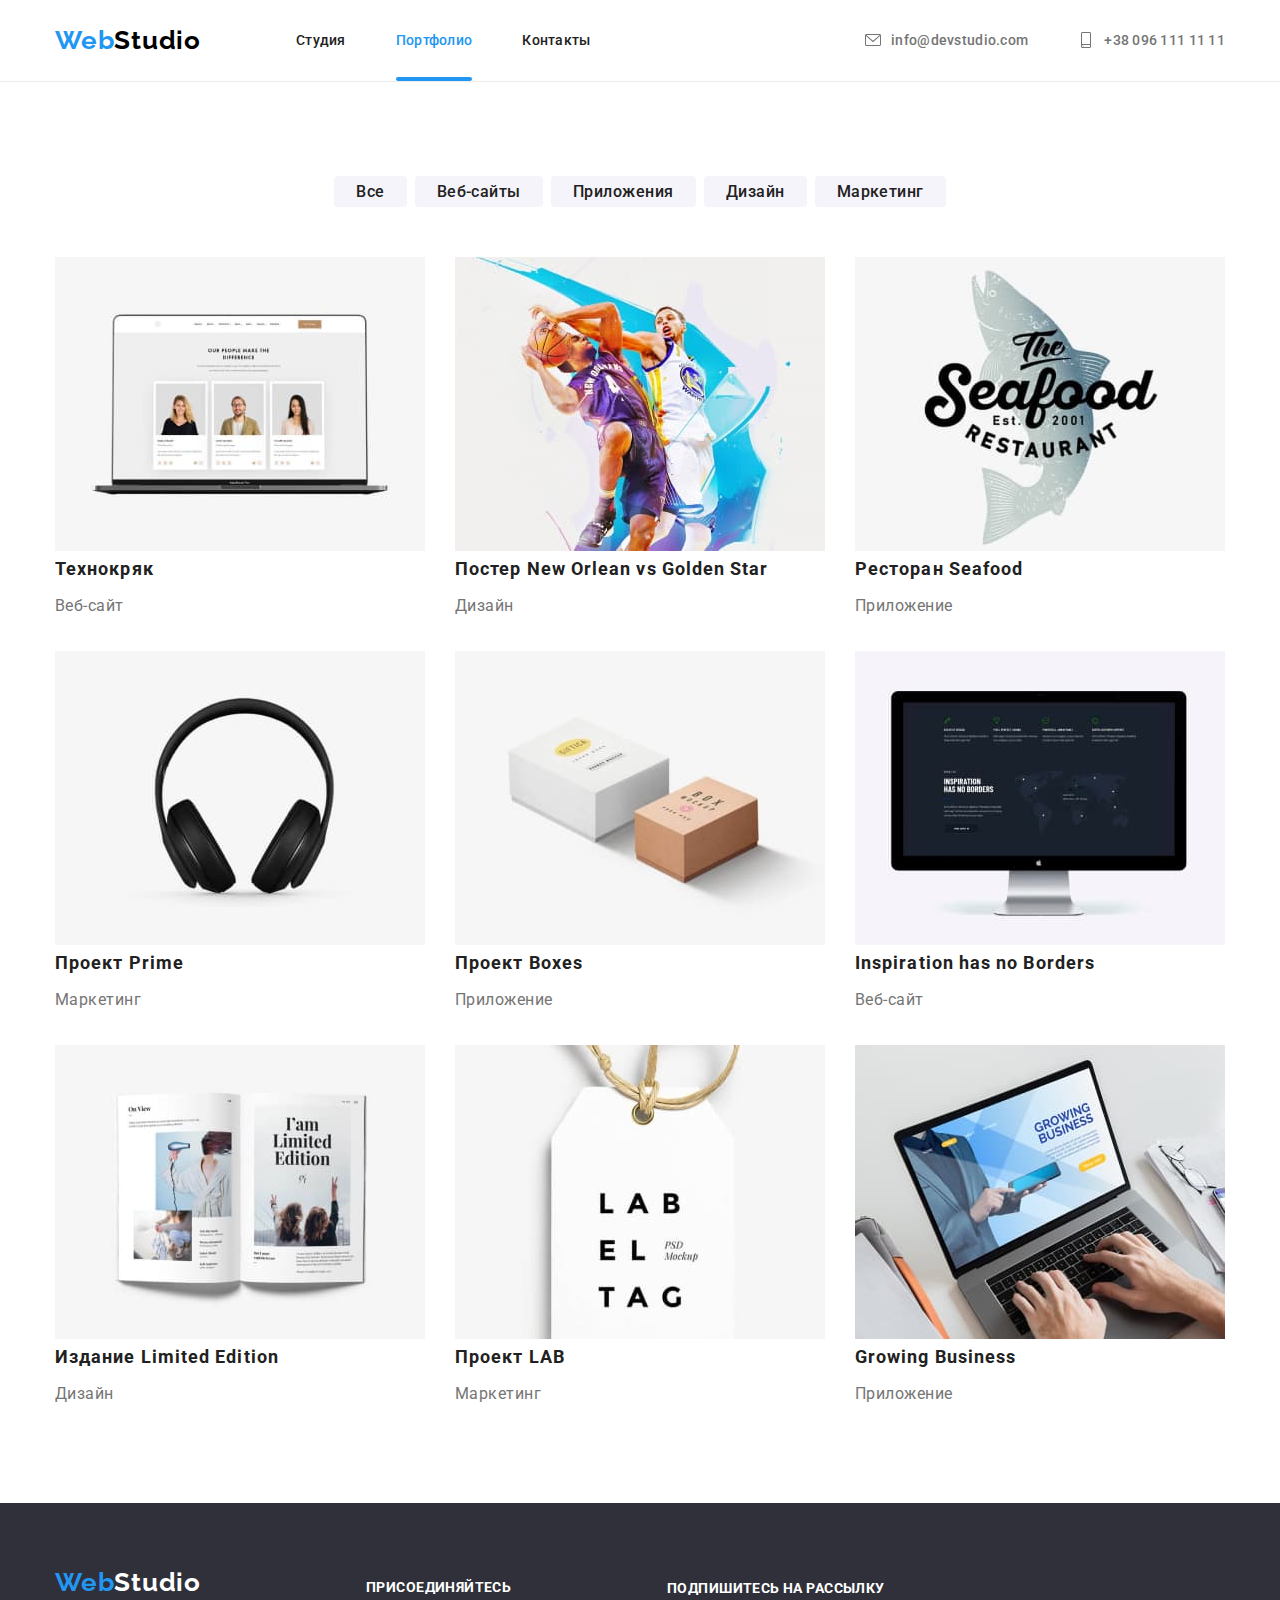
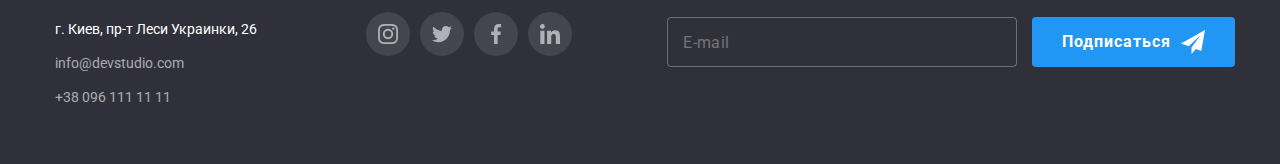
==== commit 66a4ac75: "Косметические изменения" ====
--- a/porfolio.html
+++ b/porfolio.html
@@ -10,7 +10,7 @@
     <link href="https://fonts.googleapis.com/css2?family=Raleway:wght@700&family=Roboto:wght@400;500;700&display=swap"
         rel="stylesheet">
     <link rel="stylesheet" href="https://cdnjs.cloudflare.com/ajax/libs/modern-normalize/0.2.0/modern-normalize.min.css">
-    <link rel="stylesheet" href="./css/styles.css">
+    <link rel="stylesheet" href="./css/main.min.css">
 </head>
 <body>
     <header class="header">
@@ -50,7 +50,7 @@
                     </a>
                 </li>
             
-                <li class="connection-item">
+                <li class="contact__item">
                     <a href="tel:+380961111111" class="contact__link">
                         <svg width="16" height="16" class="contact__icon">
                             <use href="./img/symbol-defs.svg#icon-smartphone"></use>
@@ -61,7 +61,7 @@
             </ul>
         </div>
     </header>
-    <main class="main">
+    <main class="main-portfolio">
         <div class="container">            
             <h1 class="visually-hidden">Portfolio</h1>
             <h2 class="visually-hidden">Our Works</h2>
@@ -106,7 +106,7 @@
                                 шпионажа и атак на защищённые сервера конкурентов.
                             </p>
                         </div>
-                        <div class="cards__article">
+                        <div class="cards__box">
                             <h3 class="cards__title">
                                 Технокряк
                             </h3>
@@ -125,7 +125,7 @@
                                 Lorem, ipsum dolor sit amet consectetur adipisicing elit. Mollitia tenetur tempora alias, corporis facere debitis esse doloremque ratione vero iste.
                             </p>
                         </div>
-                        <div class="cards__article">
+                        <div class="cards__box">
                             <h3 class="cards__title">
                                 Постер New Orlean vs Golden Star
                             </h3>
@@ -145,7 +145,7 @@
                                 esse doloremque ratione vero iste.
                             </p>
                         </div>
-                        <div class="cards__article">
+                        <div class="cards__box">
                             <h3 class="cards__title">
                                 Ресторан Seafood
                             </h3>
@@ -165,7 +165,7 @@
                                 esse doloremque ratione vero iste.
                             </p>
                         </div>
-                        <div class="cards__article">
+                        <div class="cards__box">
                             <h3 class="cards__title">
                                 Проект Prime
                             </h3>
@@ -185,7 +185,7 @@
                                 esse doloremque ratione vero iste.
                             </p>
                         </div>
-                        <div class="cards__article">
+                        <div class="cards__box">
                             <h3 class="cards__title">
                                 Проект Boxes
                             </h3>
@@ -205,7 +205,7 @@
                                 esse doloremque ratione vero iste.
                             </p>
                         </div>
-                        <div class="cards__article">
+                        <div class="cards__box">
                             <h3 class="cards__title">
                                 Inspiration has no Borders
                             </h3>
@@ -225,7 +225,7 @@
                                 esse doloremque ratione vero iste.
                             </p>
                         </div>
-                        <div class="cards__article">
+                        <div class="cards__box">
                             <h3 class="cards__title">
                                 Издание Limited Edition
                             </h3>
@@ -245,7 +245,7 @@
                                 esse doloremque ratione vero iste.
                             </p>
                         </div>
-                        <div class="cards__article">
+                        <div class="cards__box">
                             <h3 class="cards__title">
                                 Проект LAB
                             </h3>
@@ -265,7 +265,7 @@
                                 esse doloremque ratione vero iste.
                             </p>
                         </div>
-                        <div class="cards__article">
+                        <div class="cards__box">
                             <h3 class="cards__title">
                                 Growing Business
                             </h3>
--- a/css/main.min.css
+++ b/css/main.min.css
@@ -0,0 +1,2 @@
+:root{--primary-color-text: rgba(117, 117, 117, 1);--secondary-color-text: rgba(33, 33, 33, 1);--footer-color-text: rgba(255, 255, 255, 0.6);--accent-color: rgba(33, 150, 243, 1);--primary-bcg-color: rgba(255, 255, 255, 1);--secondary-bcg-color: #2f303a;--third-bcg-color: rgba(245, 244, 250, 1);--primary-button-color: #f5f4fa;--black: rgba(0, 0, 0, 1);--white: rgba(255, 255, 255, 1);--element-gap: 20px;--cards-gap: 30px}.visually-hidden{position:absolute;width:1px;height:1px;margin:-1px;border:0;padding:0;white-space:nowrap;-webkit-clip-path:inset(100%);clip-path:inset(100%);clip:rect(0 0 0 0);overflow:hidden}body{background-color:var(--white);color:var(--primary-color-text);font-family:'Raleway', 'Roboto', sans-serif}h1,h2,h3,h4,h5,h6,p{margin:0}ul{list-style:none;margin:0;padding:0}a{text-decoration:none}img{display:block;max-width:100%}.container{width:1200px;padding-left:15px;padding-right:15px;margin-right:auto;margin-left:auto}.logo{margin-right:95px;display:-webkit-box;display:-ms-flexbox;display:flex;font-family:Raleway, sans-serif;font-style:normal;font-weight:bold;font-size:26px;line-height:1.2;letter-spacing:0.03em}.logo__first{color:var(--accent-color)}.logo__second{color:var(--black)}.logo__third{color:var(--white)}.header__container{display:-webkit-box;display:-ms-flexbox;display:flex;-webkit-box-align:center;-ms-flex-align:center;align-items:center}.header{border-bottom:1px solid #ececec}.site-nav__list{display:-webkit-box;display:-ms-flexbox;display:flex}.site-nav__item{position:relative}.site-nav__item:not(:last-child){margin-right:50px}.site-nav__link{display:block;padding-top:32px;padding-bottom:32px;color:var(--secondary-color-text);font-family:Roboto, sans-serif;font-style:normal;font-weight:500;font-size:14px;line-height:1.2;letter-spacing:0.02em;-webkit-transition:color 250ms cubic-bezier(0.4, 0, 0.2, 1);transition:color 250ms cubic-bezier(0.4, 0, 0.2, 1)}.site-nav__link:hover,.site-nav__link:focus{color:var(--accent-color);fill:var(--accent-color);outline:none}.site-nav__link::after{content:'';position:absolute;bottom:0;left:0;width:100%;height:4px;border-radius:2px;opacity:0;background-color:var(--accent-color)}.site-nav__link:hover::after,.site-nav__link:focus::after{content:'';position:absolute;bottom:0;left:0;width:100%;height:4px;border-radius:2px;opacity:1;background-color:var(--accent-color);-webkit-transition:opacity 250ms cubic-bezier(0.4, 0, 0.2, 1);transition:opacity 250ms cubic-bezier(0.4, 0, 0.2, 1)}.site-nav__link.link__now{color:var(--accent-color)}.site-nav__link.link__now::after{content:'';position:absolute;bottom:0;left:0;width:100%;height:4px;border-radius:2px;opacity:1;background-color:var(--accent-color);-webkit-transition:opacity 250ms cubic-bezier(0.4, 0, 0.2, 1);transition:opacity 250ms cubic-bezier(0.4, 0, 0.2, 1)}.contact{display:-webkit-box;display:-ms-flexbox;display:flex;margin-left:auto}.contact__item:not(:last-child){margin-right:50px}.contact__link{display:-webkit-box;display:-ms-flexbox;display:flex;-webkit-box-align:center;-ms-flex-align:center;align-items:center;color:var(--primary-color-text);font-family:Roboto, sans-serif;font-style:normal;font-weight:500;font-size:14px;line-height:1.2;letter-spacing:0.02em;fill:var(--primary-color-text);-webkit-transition:color 250ms cubic-bezier(0.4, 0, 0.2, 1);transition:color 250ms cubic-bezier(0.4, 0, 0.2, 1)}.contact__link:hover,.contact__link:focus{color:var(--accent-color);fill:var(--accent-color);outline:none}.contact__icon{margin-right:10px}.hero{margin-left:auto;margin-right:auto;padding-top:200px;padding-bottom:200px;text-align:center;background-color:var(--secondary-bcg-color);background-image:-webkit-gradient(linear, left bottom, left top, from(rgba(47,48,58,0.4)), to(rgba(47,48,58,0.4))),url(../img/hero-img.jpg);background-image:linear-gradient(to top, rgba(47,48,58,0.4), rgba(47,48,58,0.4)),url(../img/hero-img.jpg);background-repeat:no-repeat;background-size:cover;background-position:center;max-width:1600px}.hero__title{color:white;text-transform:uppercase;font-family:Roboto, sans-serif;font-style:normal;font-weight:900;font-size:44px;line-height:1.36;letter-spacing:0.06em}.hero__btn{margin-top:30px;border-radius:4px;border:transparent;padding-top:10px;padding-bottom:10px;padding-left:32px;padding-right:32px;background:var(--accent-color);-webkit-transition:background-color 250ms cubic-bezier(0.4, 0, 0.2, 1),-webkit-box-shadow 250ms cubic-bezier(0.4, 0, 0.2, 1);transition:background-color 250ms cubic-bezier(0.4, 0, 0.2, 1),-webkit-box-shadow 250ms cubic-bezier(0.4, 0, 0.2, 1);transition:background-color 250ms cubic-bezier(0.4, 0, 0.2, 1),box-shadow 250ms cubic-bezier(0.4, 0, 0.2, 1);transition:background-color 250ms cubic-bezier(0.4, 0, 0.2, 1),box-shadow 250ms cubic-bezier(0.4, 0, 0.2, 1),-webkit-box-shadow 250ms cubic-bezier(0.4, 0, 0.2, 1);color:white;font-family:Roboto, sans-serif;font-style:normal;font-weight:bold;font-size:16px;line-height:1.75;letter-spacing:0.06em;cursor:pointer}.hero__btn:hover,.hero__btn:focus{background:#188ce8;-webkit-box-shadow:0px 4px 4px rgba(0,0,0,0.15);box-shadow:0px 4px 4px rgba(0,0,0,0.15);outline:none}.advantages{padding-top:94px;padding-bottom:94px}.advantages__list{display:-webkit-box;display:-ms-flexbox;display:flex;-ms-flex-wrap:wrap;flex-wrap:wrap;margin-left:calc(-1 * var(--element-gap))}.advantages__item{margin-left:var(--element-gap);-ms-flex-preferred-size:calc(100% / 4 - var(--element-gap));flex-basis:calc(100% / 4 - var(--element-gap))}.advantages__icon{display:-webkit-box;display:-ms-flexbox;display:flex;-webkit-box-align:center;-ms-flex-align:center;align-items:center;-webkit-box-pack:center;-ms-flex-pack:center;justify-content:center;height:120px;background-color:var(--third-bcg-color)}.advantages__title{margin-top:30px;font-family:Roboto, sans-serif;font-style:normal;font-weight:bold;font-size:14px;line-height:1.2;text-transform:uppercase;color:var(--secondary-color-text)}.advantages__text{margin-top:10px;font-family:Roboto, sans-serif;font-style:normal;font-weight:normal;font-size:14px;line-height:1.714;letter-spacing:0.03em}.doing{padding-bottom:94px;text-align:center}.doing__title{color:var(--secondary-color-text);font-family:Roboto, sans-serif;font-style:normal;font-weight:bold;font-size:36px;line-height:1.2}.doing__list{display:-webkit-box;display:-ms-flexbox;display:flex;-ms-flex-wrap:wrap;flex-wrap:wrap;-webkit-box-pack:justify;-ms-flex-pack:justify;justify-content:space-between;margin-top:50px;margin-left:calc(-1 * var(--element-gap))}.doing__item{position:relative;margin-left:var(--element-gap);-ms-flex-preferred-size:cllc(33.33333%-var(--element-gap));flex-basis:cllc(33.33333%-var(--element-gap));overflow:hidden}.doing__text{position:absolute;bottom:0;width:100%;height:23.5%;padding-top:27px;padding-bottom:27px;-webkit-transform:translatey(100%);transform:translatey(100%);-webkit-transition:-webkit-transform 250ms cubic-bezier(0.4, 0, 0.2, 1);transition:-webkit-transform 250ms cubic-bezier(0.4, 0, 0.2, 1);transition:transform 250ms cubic-bezier(0.4, 0, 0.2, 1);transition:transform 250ms cubic-bezier(0.4, 0, 0.2, 1), -webkit-transform 250ms cubic-bezier(0.4, 0, 0.2, 1);font-family:Roboto, sans-serif;font-style:normal;font-weight:bold;font-size:14px;line-height:1.2;text-align:center;letter-spacing:0.03em;text-transform:uppercase;color:var(--white);background-color:rgba(47,48,58,0.8)}.doing__item:hover .doing__text{-webkit-transform:translatey(0);transform:translatey(0)}.team{padding-top:94px;padding-bottom:94px;background:var(--third-bcg-color);text-align:center}.team__title{font-family:Roboto, sans-serif;font-style:normal;font-weight:bold;font-size:36px;line-height:1.2}.team__list{margin-top:50px;margin-left:calc(-1 * var(--element-gap));display:-webkit-box;display:-ms-flexbox;display:flex;-ms-flex-wrap:wrap;flex-wrap:wrap}.team__item{margin-left:var(--element-gap);border-radius:0px 0px 4px 4px;-webkit-box-shadow:0px 1px 3px rgba(0,0,0,0.12),0px 1px 1px rgba(0,0,0,0.14),0px 2px 1px rgba(0,0,0,0.2);box-shadow:0px 1px 3px rgba(0,0,0,0.12),0px 1px 1px rgba(0,0,0,0.14),0px 2px 1px rgba(0,0,0,0.2);-ms-flex-preferred-size:calc(100% / 4 - var(--element-gap));flex-basis:calc(100% / 4 - var(--element-gap));background:var(--primary-bcg-color)}.team__text{padding-top:30px;padding-bottom:30px;padding-left:30px;padding-right:30px}.team__title,.team__name{color:var(--secondary-color-text)}.team__name{font-family:Roboto, sans-serif;font-style:normal;font-weight:500;font-size:16px;line-height:1.2}.team__prof{margin-top:10px;font-family:Roboto, sans-serif;font-style:normal;font-weight:normal;font-size:16px;line-height:1.2}.social-network{display:-webkit-box;display:-ms-flexbox;display:flex;-webkit-box-pack:justify;-ms-flex-pack:justify;justify-content:space-between;margin-top:16px}.social-network__link{display:-webkit-box;display:-ms-flexbox;display:flex;border-radius:50px;padding:12px;fill:#afb1b8;-webkit-transition:fill 250ms cubic-bezier(0.4, 0, 0.2, 1),background-color 250ms cubic-bezier(0.4, 0, 0.2, 1);transition:fill 250ms cubic-bezier(0.4, 0, 0.2, 1),background-color 250ms cubic-bezier(0.4, 0, 0.2, 1)}.social-network__link:hover,.social-network__link:focus{background-color:var(--accent-color);fill:var(--white);outline:none}.social-network__item:not(:last-child){margin-right:10px}.social-network__link.pale{background-color:rgba(255,255,255,0.1)}.social-network__link.pale:hover,.social-network__link.pale:focus{background-color:var(--accent-color);outline:none}.client{padding-top:94px;padding-bottom:94px;text-align:center}.client__title{color:var(--secondary-color-text);font-family:Roboto, sans-serif;font-style:normal;font-weight:bold;font-size:36px;line-height:1.2}.client__list{display:-webkit-box;display:-ms-flexbox;display:flex;-webkit-box-pack:justify;-ms-flex-pack:justify;justify-content:space-between;margin-top:50px}.client__item:hover{fill:var(--accent-color);border-color:var(--accent-color)}.client__link{display:-webkit-box;display:-ms-flexbox;display:flex;-webkit-box-pack:center;-ms-flex-pack:center;justify-content:center;-webkit-box-align:center;-ms-flex-align:center;align-items:center;width:170px;height:90px;border:1px solid #afb1b8;border-radius:4px;fill:#afb1b8;-webkit-transition:fill 250ms cubic-bezier(0.4, 0, 0.2, 1),background-color 250ms cubic-bezier(0.4, 0, 0.2, 1);transition:fill 250ms cubic-bezier(0.4, 0, 0.2, 1),background-color 250ms cubic-bezier(0.4, 0, 0.2, 1)}.client__link:hover,.client__link:focus{fill:var(--accent-color);border-color:var(--accent-color);outline:none}.footer{padding-top:64px;padding-bottom:54px;background:var(--secondary-bcg-color)}.footer .container{display:-webkit-box;display:-ms-flexbox;display:flex}.address{margin-top:20px;color:white;font-family:Roboto, sans-serif;font-style:normal;font-weight:normal;font-size:14px;line-height:1.714}.address__list,.address__item:not(:first-child){margin-top:10px}.address__contact{color:var(--footer-color-text);font-family:Roboto, sans-serif;font-style:normal;font-weight:normal;font-size:14px;line-height:1.714;-webkit-transition:color 250ms cubic-bezier(0.4, 0, 0.2, 1);transition:color 250ms cubic-bezier(0.4, 0, 0.2, 1)}.address__contact:hover,.address__contact:focus{color:var(--accent-color);outline:none}.join{margin-left:70px}.join__title{margin-top:12px;color:var(--white);font-family:Roboto, sans-serif;font-style:normal;font-weight:bold;font-size:14px;line-height:1.2;letter-spacing:0.03em;text-transform:uppercase}.subscribe{margin-top:12px;margin-left:95px}.subscribe__label{display:inline-block;font-family:Roboto, sans-serif;font-style:normal;font-weight:bold;font-size:14px;line-height:1.143;letter-spacing:0.03em;text-transform:uppercase;color:var(--white)}.subscribe__group{display:-webkit-box;display:-ms-flexbox;display:flex;margin-top:20px}.subscribe__input{display:inline-block;height:50px;width:350px;border:1px solid rgba(255,255,255,0.3);border-radius:4px;padding:15px;margin-right:15px;font-family:Roboto, sans-serif;font-style:normal;font-weight:normal;font-size:16px;line-height:1.25;letter-spacing:0.03em;color:rgba(255,255,255,0.6);-webkit-transition:color 250ms cubic-bezier(0.4, 0, 0.2, 1),border-color 250ms cubic-bezier(0.4, 0, 0.2, 1),placeholder 250ms cubic-bezier(0.4, 0, 0.2, 1);transition:color 250ms cubic-bezier(0.4, 0, 0.2, 1),border-color 250ms cubic-bezier(0.4, 0, 0.2, 1),placeholder 250ms cubic-bezier(0.4, 0, 0.2, 1);background-color:transparent}.subscribe__input:hover,.subscribe__input:focus{border-color:var(--white);color:var(--white);outline:none}.subscribe__input:hover::-webkit-input-placeholder,.subscribe__input:focus::-webkit-input-placeholder{color:var(--white)}.subscribe__input:hover:-ms-input-placeholder,.subscribe__input:focus:-ms-input-placeholder{color:var(--white)}.subscribe__input:hover::-ms-input-placeholder,.subscribe__input:focus::-ms-input-placeholder{color:var(--white)}.subscribe__input:hover::placeholder,.subscribe__input:focus::placeholder{color:var(--white)}.subscribe__btn{display:-webkit-box;display:-ms-flexbox;display:flex;-webkit-box-align:center;-ms-flex-align:center;align-items:center;height:50px;border:transparent;border-radius:4px;padding:10px 30px;font-family:Roboto, sans-serif;font-style:normal;font-weight:bold;font-size:16px;line-height:1.875;letter-spacing:0.06em;color:var(--white);background-color:var(--accent-color);-webkit-transition:background-color 250ms cubic-bezier(0.4, 0, 0.2, 1),-webkit-box-shadow 250ms cubic-bezier(0.4, 0, 0.2, 1);transition:background-color 250ms cubic-bezier(0.4, 0, 0.2, 1),-webkit-box-shadow 250ms cubic-bezier(0.4, 0, 0.2, 1);transition:background-color 250ms cubic-bezier(0.4, 0, 0.2, 1),box-shadow 250ms cubic-bezier(0.4, 0, 0.2, 1);transition:background-color 250ms cubic-bezier(0.4, 0, 0.2, 1),box-shadow 250ms cubic-bezier(0.4, 0, 0.2, 1),-webkit-box-shadow 250ms cubic-bezier(0.4, 0, 0.2, 1);fill:var(--white);cursor:pointer}.subscribe__btn:focus,.subscribe__btn:hover{background-color:#188ce8;-webkit-box-shadow:0px 4px 4px rgba(0,0,0,0.15);box-shadow:0px 4px 4px rgba(0,0,0,0.15);outline:transparent}.subscibe__icon{margin-left:10px}.backdrop{position:fixed;top:0;left:0;width:100%;height:100%;background-color:rgba(0,0,0,0.2)}.backdrop.is-hidden{opacity:0;pointer-events:none}.modal{position:absolute;top:50%;left:50%;-webkit-transform:translate(-50%, -50%) scale(1);transform:translate(-50%, -50%) scale(1);-webkit-transition:-webkit-transform 250ms cubic-bezier(0.4, 0, 0.2, 1);transition:-webkit-transform 250ms cubic-bezier(0.4, 0, 0.2, 1);transition:transform 250ms cubic-bezier(0.4, 0, 0.2, 1);transition:transform 250ms cubic-bezier(0.4, 0, 0.2, 1), -webkit-transform 250ms cubic-bezier(0.4, 0, 0.2, 1);min-height:580px;width:530px;border-radius:4px;background-color:var(--white);-webkit-box-shadow:0px 1px 3px rgba(0,0,0,0.12),0px 1px 1px rgba(0,0,0,0.14),0px 2px 1px rgba(0,0,0,0.2);box-shadow:0px 1px 3px rgba(0,0,0,0.12),0px 1px 1px rgba(0,0,0,0.14),0px 2px 1px rgba(0,0,0,0.2)}.backdrop.is-hidden .modal{-webkit-transform:translate(-150%, -50%) scale(0.5);transform:translate(-150%, -50%) scale(0.5)}.modal__btn{position:absolute;top:8px;right:8px;display:-webkit-box;display:-ms-flexbox;display:flex;-webkit-box-pack:center;-ms-flex-pack:center;justify-content:center;-webkit-box-align:center;-ms-flex-align:center;align-items:center;border-radius:50px;border:rgba(0,0,0,0.1) 1px solid;padding:6px;background-color:var(--white);fill:var(--black);-webkit-transition:fill 250ms cubic-bezier(0.4, 0, 0.2, 1);transition:fill 250ms cubic-bezier(0.4, 0, 0.2, 1);outline:transparent;cursor:pointer}.modal__btn:hover,.modal__btn:focus{fill:var(--accent-color);outline:none}.modal__form{display:-webkit-box;display:-ms-flexbox;display:flex;-webkit-box-orient:vertical;-webkit-box-direction:normal;-ms-flex-direction:column;flex-direction:column;-webkit-box-align:center;-ms-flex-align:center;align-items:center;-webkit-box-pack:center;-ms-flex-pack:center;justify-content:center;padding:40px}.modal__title{font-family:Roboto, sans-serif;font-style:normal;font-weight:bold;font-size:20px;line-height:1.15;text-align:center;letter-spacing:0.03em;color:var(--secondary-color-text)}.input__thumb{position:relative;width:100%;margin-top:10px}.input__label{font-family:Roboto, sans-serif;font-style:normal;font-weight:normal;font-size:12px;line-height:1.66;letter-spacing:0.01em;color:var(--primary-color-text)}.input{min-width:450px;border-radius:4px;border:1px solid rgba(33,33,33,0.2);padding:12px 12px 12px 42px;font-family:Roboto, sans-serif;font-style:normal;font-weight:normal;font-size:14px;line-height:1.143;letter-spacing:0.01em;color:var(--secondary-color-text);-webkit-transition:border-color 250ms cubic-bezier(0.4, 0, 0.2, 1),fill 250ms cubic-bezier(0.4, 0, 0.2, 1);transition:border-color 250ms cubic-bezier(0.4, 0, 0.2, 1),fill 250ms cubic-bezier(0.4, 0, 0.2, 1);resize:none}.input:hover,.input:focus{fill:var(--accent-color);border-color:var(--accent-color);outline:none}.input__icon{position:absolute;bottom:12px;left:12px;fill:#212121;-webkit-transition:fill 250ms cubic-bezier(0.4, 0, 0.2, 1);transition:fill 250ms cubic-bezier(0.4, 0, 0.2, 1);pointer-events:none}.input:hover+.input__icon,.input:focus+.input__icon{fill:var(--accent-color);border-color:var(--accent-color);outline:none}.input.text{padding:12px 16px;font-family:Roboto, sans-serif;font-style:normal;font-weight:normal;font-size:14px;line-height:1.143;letter-spacing:0.01em;color:var(--secondary-color-text);-webkit-transition:border-color 250ms cubic-bezier(0.4, 0, 0.2, 1),placeholder 250ms cubic-bezier(0.4, 0, 0.2, 1);transition:border-color 250ms cubic-bezier(0.4, 0, 0.2, 1),placeholder 250ms cubic-bezier(0.4, 0, 0.2, 1);resize:none}.input.text::-webkit-input-placeholder{color:rgba(117,117,117,0.5)}.input.text:-ms-input-placeholder{color:rgba(117,117,117,0.5)}.input.text::-ms-input-placeholder{color:rgba(117,117,117,0.5)}.input.text::placeholder{color:rgba(117,117,117,0.5)}.check__label{display:-webkit-box;display:-ms-flexbox;display:flex;-webkit-box-align:center;-ms-flex-align:center;align-items:center;margin-top:20px;font-family:Roboto, sans-serif;font-style:normal;font-weight:normal;font-size:14px;line-height:1.714;letter-spacing:0.03em}.check__icon{width:16px;height:15px;margin-right:7px;border:black 2px solid;border-radius:4px}.check:checked+.check__icon{background-image:url(../img/check.svg);background-position:center;border:none}.agree{color:var(--accent-color)}.agree:hover,.agree:focus{text-decoration:underline;outline:none}.send-btn{margin-top:30px;border-color:transparent;border-radius:4px;padding:10px 55px;font-family:Roboto, sans-serif;font-style:normal;font-weight:bold;font-size:16px;line-height:1.875;letter-spacing:0.06em;text-align:center;color:var(--white);background-color:var(--accent-color);-webkit-transition:background-color 250ms cubic-bezier(0.4, 0, 0.2, 1),-webkit-box-shadow 250ms cubic-bezier(0.4, 0, 0.2, 1);transition:background-color 250ms cubic-bezier(0.4, 0, 0.2, 1),-webkit-box-shadow 250ms cubic-bezier(0.4, 0, 0.2, 1);transition:background-color 250ms cubic-bezier(0.4, 0, 0.2, 1),box-shadow 250ms cubic-bezier(0.4, 0, 0.2, 1);transition:background-color 250ms cubic-bezier(0.4, 0, 0.2, 1),box-shadow 250ms cubic-bezier(0.4, 0, 0.2, 1),-webkit-box-shadow 250ms cubic-bezier(0.4, 0, 0.2, 1);cursor:pointer}.send-btn:hover,.send-btn:focus{background-color:#188ce8;-webkit-box-shadow:0px 4px 4px rgba(0,0,0,0.15);box-shadow:0px 4px 4px rgba(0,0,0,0.15);outline:none}.main-portfolio{padding-top:94px;padding-bottom:94px}.filter{display:-webkit-box;display:-ms-flexbox;display:flex;-webkit-box-pack:center;-ms-flex-pack:center;justify-content:center;margin-bottom:50px}.filter__item:not(:last-child){margin-right:8px}.filter__btn{border-radius:4px;border:transparent;padding-top:6px;padding-bottom:6px;padding-left:22px;padding-right:22px;background:var(--primary-button-color);color:var(--secondary-color-text);font-family:Roboto, sans-serif;font-style:normal;font-weight:500;font-size:16px;line-height:1.2;letter-spacing:0.03em;cursor:pointer;-webkit-transition:color 250ms cubic-bezier(0.4, 0, 0.2, 1),background-color 250ms cubic-bezier(0.4, 0, 0.2, 1),-webkit-box-shadow 250ms cubic-bezier(0.4, 0, 0.2, 1);transition:color 250ms cubic-bezier(0.4, 0, 0.2, 1),background-color 250ms cubic-bezier(0.4, 0, 0.2, 1),-webkit-box-shadow 250ms cubic-bezier(0.4, 0, 0.2, 1);transition:color 250ms cubic-bezier(0.4, 0, 0.2, 1),background-color 250ms cubic-bezier(0.4, 0, 0.2, 1),box-shadow 250ms cubic-bezier(0.4, 0, 0.2, 1);transition:color 250ms cubic-bezier(0.4, 0, 0.2, 1),background-color 250ms cubic-bezier(0.4, 0, 0.2, 1),box-shadow 250ms cubic-bezier(0.4, 0, 0.2, 1),-webkit-box-shadow 250ms cubic-bezier(0.4, 0, 0.2, 1)}.filter__btn:hover,.filter__btn:focus{background:var(--accent-color);color:white;-webkit-box-shadow:0px 3px 1px rgba(0,0,0,0.1),0px 1px 2px rgba(0,0,0,0.08),0px 2px 2px rgba(0,0,0,0.12);box-shadow:0px 3px 1px rgba(0,0,0,0.1),0px 1px 2px rgba(0,0,0,0.08),0px 2px 2px rgba(0,0,0,0.12);outline:none}.card{margin-top:calc(-1 * var(--cards-gap));margin-left:calc(-1 * var(--cards-gap));display:-webkit-box;display:-ms-flexbox;display:flex;-ms-flex-wrap:wrap;flex-wrap:wrap}.card__item{overflow:hidden;margin-top:var(--cards-gap);margin-left:var(--cards-gap);-ms-flex-preferred-size:calc(100% / 3 - var(--cards-gap));flex-basis:calc(100% / 3 - var(--cards-gap));-webkit-transition:-webkit-box-shadow 250ms cubic-bezier(0.4, 0, 0.2, 1);transition:-webkit-box-shadow 250ms cubic-bezier(0.4, 0, 0.2, 1);transition:box-shadow 250ms cubic-bezier(0.4, 0, 0.2, 1);transition:box-shadow 250ms cubic-bezier(0.4, 0, 0.2, 1), -webkit-box-shadow 250ms cubic-bezier(0.4, 0, 0.2, 1)}.card__item:hover,.card__item:focus{-webkit-box-shadow:0px 1px 1px rgba(0,0,0,0.12),0px 4px 4px rgba(0,0,0,0.06),1px 4px 6px rgba(0,0,0,0.16);box-shadow:0px 1px 1px rgba(0,0,0,0.12),0px 4px 4px rgba(0,0,0,0.06),1px 4px 6px rgba(0,0,0,0.16)}.card__thumb{position:relative;overflow:hidden}.thumb__sign{position:absolute;top:0;left:0;height:100%;width:100%;padding:63px 24px;-webkit-transform:translatey(100%);transform:translatey(100%);-webkit-transition:-webkit-transform 250ms cubic-bezier(0.4, 0, 0.2, 1);transition:-webkit-transform 250ms cubic-bezier(0.4, 0, 0.2, 1);transition:transform 250ms cubic-bezier(0.4, 0, 0.2, 1);transition:transform 250ms cubic-bezier(0.4, 0, 0.2, 1), -webkit-transform 250ms cubic-bezier(0.4, 0, 0.2, 1);font-family:Roboto, sans-serif;font-style:normal;font-weight:normal;font-size:18px;line-height:1.55;letter-spacing:0.03em;color:var(--white);background-color:rgba(33,150,243,0.9)}.card__item:hover .thumb__sign,.card__link:focus .thumb__sign{-webkit-transform:translatey(0);transform:translatey(0)}.cards__article{border-left:1px solid #eee;border-right:1px solid #eee;border-bottom:1px solid #eee;padding-top:20px;padding-bottom:20px;padding-left:24px;padding-right:24px}.cards__title{margin-bottom:4px;color:var(--secondary-color-text);font-family:Roboto, sans-serif;font-style:normal;font-weight:bold;font-size:18px;line-height:2;letter-spacing:0.06em}.cards__value{color:var(--primary-color-text);font-family:Roboto, sans-serif;font-style:normal;font-weight:normal;font-size:16px;line-height:1.875;letter-spacing:0.03em}
+/*# sourceMappingURL=main.min.css.map */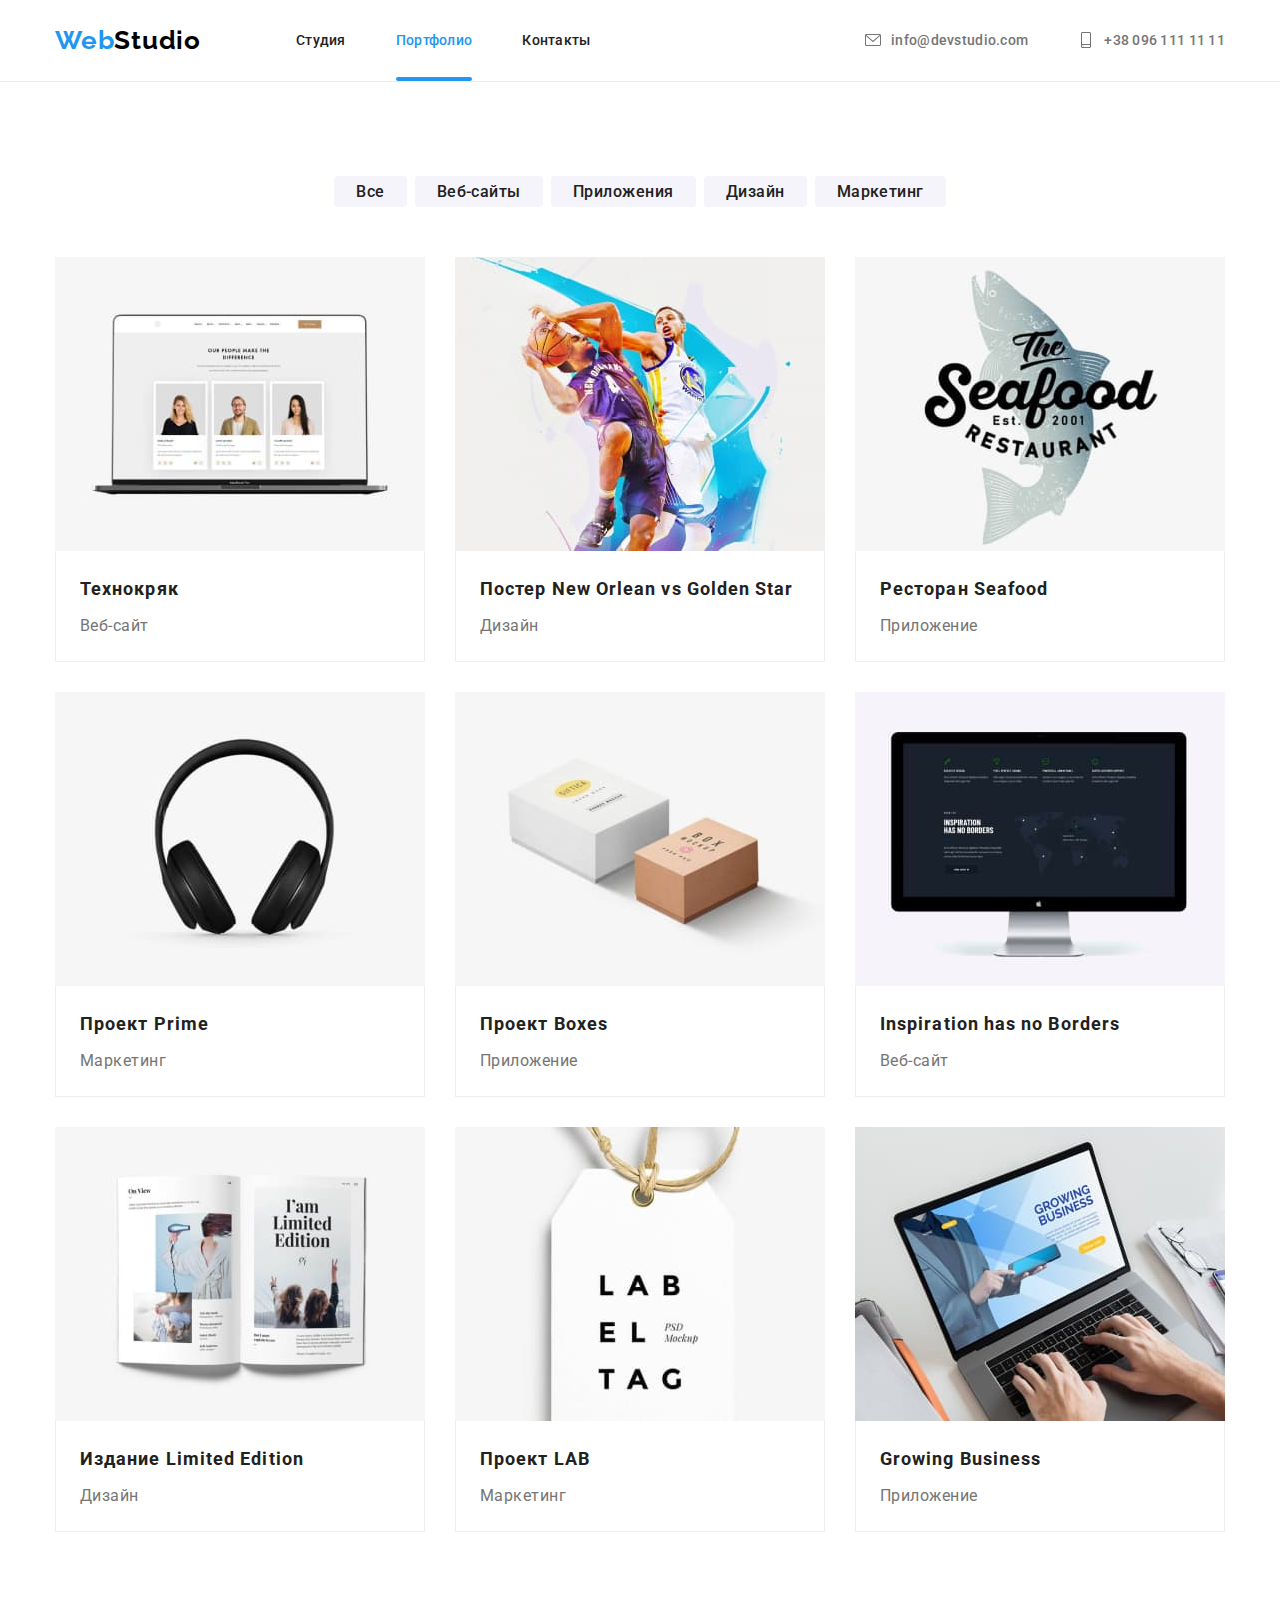
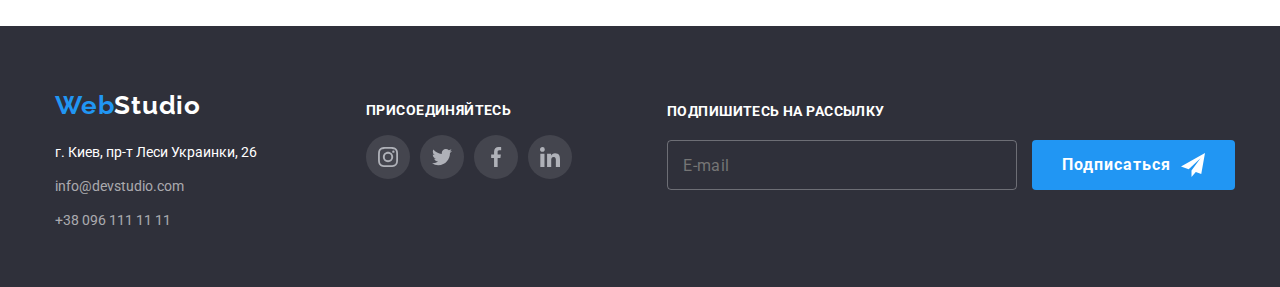
==== commit 56946e59: "Косметические изменения" ====
--- a/porfolio.html
+++ b/porfolio.html
@@ -106,7 +106,7 @@
                                 шпионажа и атак на защищённые сервера конкурентов.
                             </p>
                         </div>
-                        <div class="cards__box">
+                        <div class="cards__article">
                             <h3 class="cards__title">
                                 Технокряк
                             </h3>
@@ -125,7 +125,7 @@
                                 Lorem, ipsum dolor sit amet consectetur adipisicing elit. Mollitia tenetur tempora alias, corporis facere debitis esse doloremque ratione vero iste.
                             </p>
                         </div>
-                        <div class="cards__box">
+                        <div class="cards__article">
                             <h3 class="cards__title">
                                 Постер New Orlean vs Golden Star
                             </h3>
@@ -145,7 +145,7 @@
                                 esse doloremque ratione vero iste.
                             </p>
                         </div>
-                        <div class="cards__box">
+                        <div class="cards__article">
                             <h3 class="cards__title">
                                 Ресторан Seafood
                             </h3>
@@ -165,7 +165,7 @@
                                 esse doloremque ratione vero iste.
                             </p>
                         </div>
-                        <div class="cards__box">
+                        <div class="cards__article">
                             <h3 class="cards__title">
                                 Проект Prime
                             </h3>
@@ -185,7 +185,7 @@
                                 esse doloremque ratione vero iste.
                             </p>
                         </div>
-                        <div class="cards__box">
+                        <div class="cards__article">
                             <h3 class="cards__title">
                                 Проект Boxes
                             </h3>
@@ -205,7 +205,7 @@
                                 esse doloremque ratione vero iste.
                             </p>
                         </div>
-                        <div class="cards__box">
+                        <div class="cards__article">
                             <h3 class="cards__title">
                                 Inspiration has no Borders
                             </h3>
@@ -225,7 +225,7 @@
                                 esse doloremque ratione vero iste.
                             </p>
                         </div>
-                        <div class="cards__box">
+                        <div class="cards__article">
                             <h3 class="cards__title">
                                 Издание Limited Edition
                             </h3>
@@ -245,7 +245,7 @@
                                 esse doloremque ratione vero iste.
                             </p>
                         </div>
-                        <div class="cards__box">
+                        <div class="cards__article">
                             <h3 class="cards__title">
                                 Проект LAB
                             </h3>
@@ -265,7 +265,7 @@
                                 esse doloremque ratione vero iste.
                             </p>
                         </div>
-                        <div class="cards__box">
+                        <div class="cards__article">
                             <h3 class="cards__title">
                                 Growing Business
                             </h3>
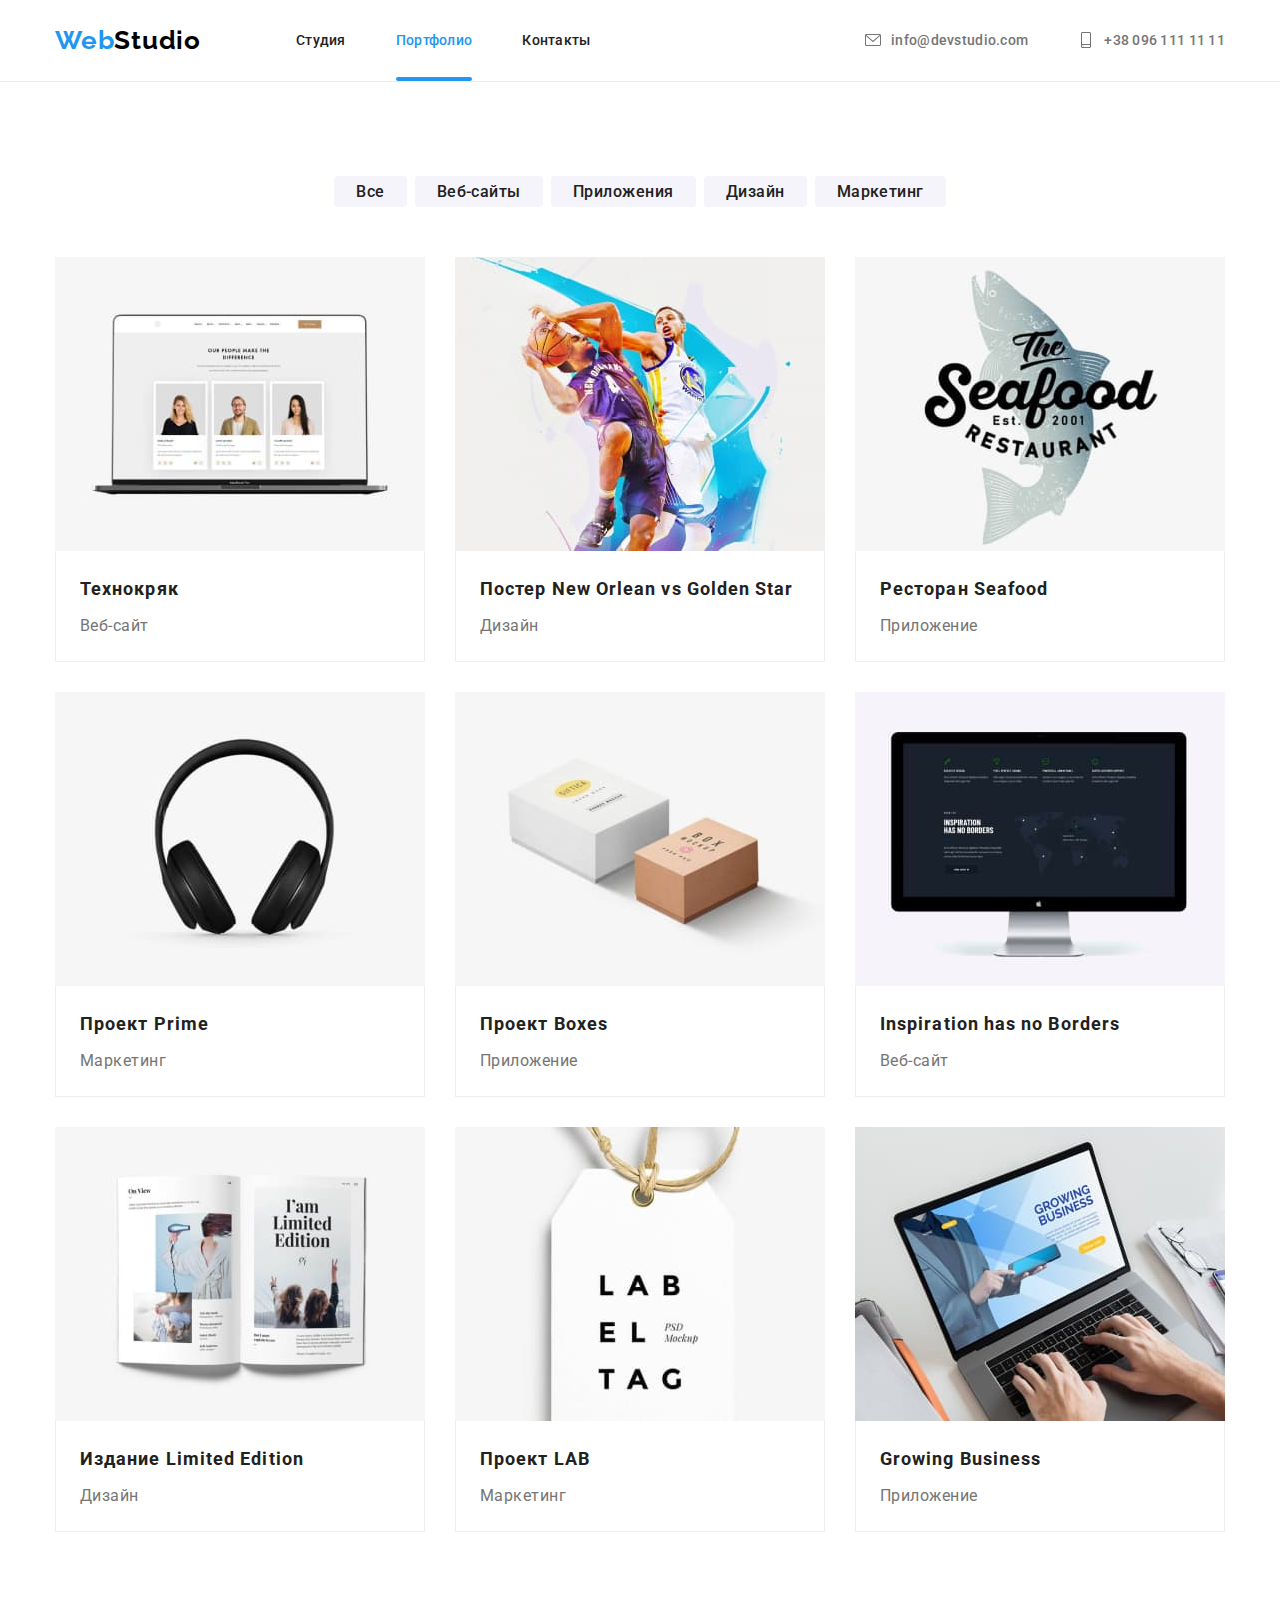
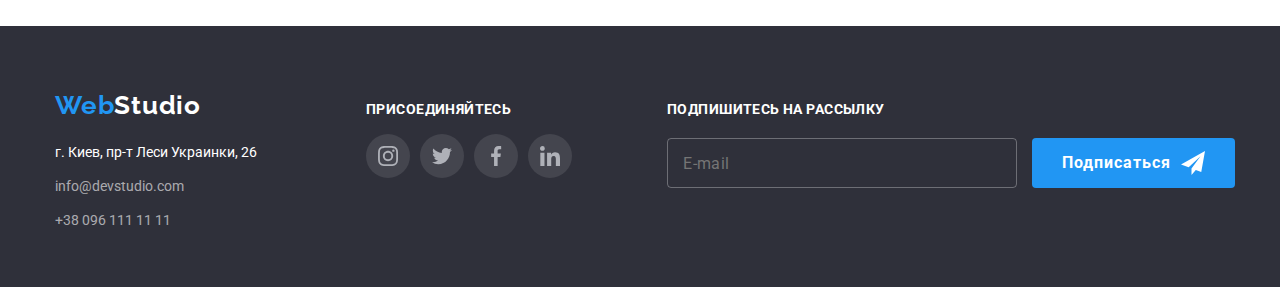
==== commit 24b7eec6: "Косметические изменения" ====
--- a/porfolio.html
+++ b/porfolio.html
@@ -106,7 +106,7 @@
                                 шпионажа и атак на защищённые сервера конкурентов.
                             </p>
                         </div>
-                        <div class="cards__article">
+                        <div class="cards__box">
                             <h3 class="cards__title">
                                 Технокряк
                             </h3>
@@ -125,7 +125,7 @@
                                 Lorem, ipsum dolor sit amet consectetur adipisicing elit. Mollitia tenetur tempora alias, corporis facere debitis esse doloremque ratione vero iste.
                             </p>
                         </div>
-                        <div class="cards__article">
+                        <div class="cards__box">
                             <h3 class="cards__title">
                                 Постер New Orlean vs Golden Star
                             </h3>
@@ -145,7 +145,7 @@
                                 esse doloremque ratione vero iste.
                             </p>
                         </div>
-                        <div class="cards__article">
+                        <div class="cards__box">
                             <h3 class="cards__title">
                                 Ресторан Seafood
                             </h3>
@@ -165,7 +165,7 @@
                                 esse doloremque ratione vero iste.
                             </p>
                         </div>
-                        <div class="cards__article">
+                        <div class="cards__box">
                             <h3 class="cards__title">
                                 Проект Prime
                             </h3>
@@ -185,7 +185,7 @@
                                 esse doloremque ratione vero iste.
                             </p>
                         </div>
-                        <div class="cards__article">
+                        <div class="cards__box">
                             <h3 class="cards__title">
                                 Проект Boxes
                             </h3>
@@ -205,7 +205,7 @@
                                 esse doloremque ratione vero iste.
                             </p>
                         </div>
-                        <div class="cards__article">
+                        <div class="cards__box">
                             <h3 class="cards__title">
                                 Inspiration has no Borders
                             </h3>
@@ -225,7 +225,7 @@
                                 esse doloremque ratione vero iste.
                             </p>
                         </div>
-                        <div class="cards__article">
+                        <div class="cards__box">
                             <h3 class="cards__title">
                                 Издание Limited Edition
                             </h3>
@@ -245,7 +245,7 @@
                                 esse doloremque ratione vero iste.
                             </p>
                         </div>
-                        <div class="cards__article">
+                        <div class="cards__box">
                             <h3 class="cards__title">
                                 Проект LAB
                             </h3>
@@ -265,7 +265,7 @@
                                 esse doloremque ratione vero iste.
                             </p>
                         </div>
-                        <div class="cards__article">
+                        <div class="cards__box">
                             <h3 class="cards__title">
                                 Growing Business
                             </h3>
--- a/css/main.min.css
+++ b/css/main.min.css
@@ -1,2 +1,2 @@
-:root{--primary-color-text: rgba(117, 117, 117, 1);--secondary-color-text: rgba(33, 33, 33, 1);--footer-color-text: rgba(255, 255, 255, 0.6);--accent-color: rgba(33, 150, 243, 1);--primary-bcg-color: rgba(255, 255, 255, 1);--secondary-bcg-color: #2f303a;--third-bcg-color: rgba(245, 244, 250, 1);--primary-button-color: #f5f4fa;--black: rgba(0, 0, 0, 1);--white: rgba(255, 255, 255, 1);--element-gap: 20px;--cards-gap: 30px}.visually-hidden{position:absolute;width:1px;height:1px;margin:-1px;border:0;padding:0;white-space:nowrap;-webkit-clip-path:inset(100%);clip-path:inset(100%);clip:rect(0 0 0 0);overflow:hidden}body{background-color:var(--white);color:var(--primary-color-text);font-family:'Raleway', 'Roboto', sans-serif}h1,h2,h3,h4,h5,h6,p{margin:0}ul{list-style:none;margin:0;padding:0}a{text-decoration:none}img{display:block;max-width:100%}.container{width:1200px;padding-left:15px;padding-right:15px;margin-right:auto;margin-left:auto}.logo{margin-right:95px;display:-webkit-box;display:-ms-flexbox;display:flex;font-family:Raleway, sans-serif;font-style:normal;font-weight:bold;font-size:26px;line-height:1.2;letter-spacing:0.03em}.logo__first{color:var(--accent-color)}.logo__second{color:var(--black)}.logo__third{color:var(--white)}.header__container{display:-webkit-box;display:-ms-flexbox;display:flex;-webkit-box-align:center;-ms-flex-align:center;align-items:center}.header{border-bottom:1px solid #ececec}.site-nav__list{display:-webkit-box;display:-ms-flexbox;display:flex}.site-nav__item{position:relative}.site-nav__item:not(:last-child){margin-right:50px}.site-nav__link{display:block;padding-top:32px;padding-bottom:32px;color:var(--secondary-color-text);font-family:Roboto, sans-serif;font-style:normal;font-weight:500;font-size:14px;line-height:1.2;letter-spacing:0.02em;-webkit-transition:color 250ms cubic-bezier(0.4, 0, 0.2, 1);transition:color 250ms cubic-bezier(0.4, 0, 0.2, 1)}.site-nav__link:hover,.site-nav__link:focus{color:var(--accent-color);fill:var(--accent-color);outline:none}.site-nav__link::after{content:'';position:absolute;bottom:0;left:0;width:100%;height:4px;border-radius:2px;opacity:0;background-color:var(--accent-color)}.site-nav__link:hover::after,.site-nav__link:focus::after{content:'';position:absolute;bottom:0;left:0;width:100%;height:4px;border-radius:2px;opacity:1;background-color:var(--accent-color);-webkit-transition:opacity 250ms cubic-bezier(0.4, 0, 0.2, 1);transition:opacity 250ms cubic-bezier(0.4, 0, 0.2, 1)}.site-nav__link.link__now{color:var(--accent-color)}.site-nav__link.link__now::after{content:'';position:absolute;bottom:0;left:0;width:100%;height:4px;border-radius:2px;opacity:1;background-color:var(--accent-color);-webkit-transition:opacity 250ms cubic-bezier(0.4, 0, 0.2, 1);transition:opacity 250ms cubic-bezier(0.4, 0, 0.2, 1)}.contact{display:-webkit-box;display:-ms-flexbox;display:flex;margin-left:auto}.contact__item:not(:last-child){margin-right:50px}.contact__link{display:-webkit-box;display:-ms-flexbox;display:flex;-webkit-box-align:center;-ms-flex-align:center;align-items:center;color:var(--primary-color-text);font-family:Roboto, sans-serif;font-style:normal;font-weight:500;font-size:14px;line-height:1.2;letter-spacing:0.02em;fill:var(--primary-color-text);-webkit-transition:color 250ms cubic-bezier(0.4, 0, 0.2, 1);transition:color 250ms cubic-bezier(0.4, 0, 0.2, 1)}.contact__link:hover,.contact__link:focus{color:var(--accent-color);fill:var(--accent-color);outline:none}.contact__icon{margin-right:10px}.hero{margin-left:auto;margin-right:auto;padding-top:200px;padding-bottom:200px;text-align:center;background-color:var(--secondary-bcg-color);background-image:-webkit-gradient(linear, left bottom, left top, from(rgba(47,48,58,0.4)), to(rgba(47,48,58,0.4))),url(../img/hero-img.jpg);background-image:linear-gradient(to top, rgba(47,48,58,0.4), rgba(47,48,58,0.4)),url(../img/hero-img.jpg);background-repeat:no-repeat;background-size:cover;background-position:center;max-width:1600px}.hero__title{color:white;text-transform:uppercase;font-family:Roboto, sans-serif;font-style:normal;font-weight:900;font-size:44px;line-height:1.36;letter-spacing:0.06em}.hero__btn{margin-top:30px;border-radius:4px;border:transparent;padding-top:10px;padding-bottom:10px;padding-left:32px;padding-right:32px;background:var(--accent-color);-webkit-transition:background-color 250ms cubic-bezier(0.4, 0, 0.2, 1),-webkit-box-shadow 250ms cubic-bezier(0.4, 0, 0.2, 1);transition:background-color 250ms cubic-bezier(0.4, 0, 0.2, 1),-webkit-box-shadow 250ms cubic-bezier(0.4, 0, 0.2, 1);transition:background-color 250ms cubic-bezier(0.4, 0, 0.2, 1),box-shadow 250ms cubic-bezier(0.4, 0, 0.2, 1);transition:background-color 250ms cubic-bezier(0.4, 0, 0.2, 1),box-shadow 250ms cubic-bezier(0.4, 0, 0.2, 1),-webkit-box-shadow 250ms cubic-bezier(0.4, 0, 0.2, 1);color:white;font-family:Roboto, sans-serif;font-style:normal;font-weight:bold;font-size:16px;line-height:1.75;letter-spacing:0.06em;cursor:pointer}.hero__btn:hover,.hero__btn:focus{background:#188ce8;-webkit-box-shadow:0px 4px 4px rgba(0,0,0,0.15);box-shadow:0px 4px 4px rgba(0,0,0,0.15);outline:none}.advantages{padding-top:94px;padding-bottom:94px}.advantages__list{display:-webkit-box;display:-ms-flexbox;display:flex;-ms-flex-wrap:wrap;flex-wrap:wrap;margin-left:calc(-1 * var(--element-gap))}.advantages__item{margin-left:var(--element-gap);-ms-flex-preferred-size:calc(100% / 4 - var(--element-gap));flex-basis:calc(100% / 4 - var(--element-gap))}.advantages__icon{display:-webkit-box;display:-ms-flexbox;display:flex;-webkit-box-align:center;-ms-flex-align:center;align-items:center;-webkit-box-pack:center;-ms-flex-pack:center;justify-content:center;height:120px;background-color:var(--third-bcg-color)}.advantages__title{margin-top:30px;font-family:Roboto, sans-serif;font-style:normal;font-weight:bold;font-size:14px;line-height:1.2;text-transform:uppercase;color:var(--secondary-color-text)}.advantages__text{margin-top:10px;font-family:Roboto, sans-serif;font-style:normal;font-weight:normal;font-size:14px;line-height:1.714;letter-spacing:0.03em}.doing{padding-bottom:94px;text-align:center}.doing__title{color:var(--secondary-color-text);font-family:Roboto, sans-serif;font-style:normal;font-weight:bold;font-size:36px;line-height:1.2}.doing__list{display:-webkit-box;display:-ms-flexbox;display:flex;-ms-flex-wrap:wrap;flex-wrap:wrap;-webkit-box-pack:justify;-ms-flex-pack:justify;justify-content:space-between;margin-top:50px;margin-left:calc(-1 * var(--element-gap))}.doing__item{position:relative;margin-left:var(--element-gap);-ms-flex-preferred-size:cllc(33.33333%-var(--element-gap));flex-basis:cllc(33.33333%-var(--element-gap));overflow:hidden}.doing__text{position:absolute;bottom:0;width:100%;height:23.5%;padding-top:27px;padding-bottom:27px;-webkit-transform:translatey(100%);transform:translatey(100%);-webkit-transition:-webkit-transform 250ms cubic-bezier(0.4, 0, 0.2, 1);transition:-webkit-transform 250ms cubic-bezier(0.4, 0, 0.2, 1);transition:transform 250ms cubic-bezier(0.4, 0, 0.2, 1);transition:transform 250ms cubic-bezier(0.4, 0, 0.2, 1), -webkit-transform 250ms cubic-bezier(0.4, 0, 0.2, 1);font-family:Roboto, sans-serif;font-style:normal;font-weight:bold;font-size:14px;line-height:1.2;text-align:center;letter-spacing:0.03em;text-transform:uppercase;color:var(--white);background-color:rgba(47,48,58,0.8)}.doing__item:hover .doing__text{-webkit-transform:translatey(0);transform:translatey(0)}.team{padding-top:94px;padding-bottom:94px;background:var(--third-bcg-color);text-align:center}.team__title{font-family:Roboto, sans-serif;font-style:normal;font-weight:bold;font-size:36px;line-height:1.2}.team__list{margin-top:50px;margin-left:calc(-1 * var(--element-gap));display:-webkit-box;display:-ms-flexbox;display:flex;-ms-flex-wrap:wrap;flex-wrap:wrap}.team__item{margin-left:var(--element-gap);border-radius:0px 0px 4px 4px;-webkit-box-shadow:0px 1px 3px rgba(0,0,0,0.12),0px 1px 1px rgba(0,0,0,0.14),0px 2px 1px rgba(0,0,0,0.2);box-shadow:0px 1px 3px rgba(0,0,0,0.12),0px 1px 1px rgba(0,0,0,0.14),0px 2px 1px rgba(0,0,0,0.2);-ms-flex-preferred-size:calc(100% / 4 - var(--element-gap));flex-basis:calc(100% / 4 - var(--element-gap));background:var(--primary-bcg-color)}.team__text{padding-top:30px;padding-bottom:30px;padding-left:30px;padding-right:30px}.team__title,.team__name{color:var(--secondary-color-text)}.team__name{font-family:Roboto, sans-serif;font-style:normal;font-weight:500;font-size:16px;line-height:1.2}.team__prof{margin-top:10px;font-family:Roboto, sans-serif;font-style:normal;font-weight:normal;font-size:16px;line-height:1.2}.social-network{display:-webkit-box;display:-ms-flexbox;display:flex;-webkit-box-pack:justify;-ms-flex-pack:justify;justify-content:space-between;margin-top:16px}.social-network__link{display:-webkit-box;display:-ms-flexbox;display:flex;border-radius:50px;padding:12px;fill:#afb1b8;-webkit-transition:fill 250ms cubic-bezier(0.4, 0, 0.2, 1),background-color 250ms cubic-bezier(0.4, 0, 0.2, 1);transition:fill 250ms cubic-bezier(0.4, 0, 0.2, 1),background-color 250ms cubic-bezier(0.4, 0, 0.2, 1)}.social-network__link:hover,.social-network__link:focus{background-color:var(--accent-color);fill:var(--white);outline:none}.social-network__item:not(:last-child){margin-right:10px}.social-network__link.pale{background-color:rgba(255,255,255,0.1)}.social-network__link.pale:hover,.social-network__link.pale:focus{background-color:var(--accent-color);outline:none}.client{padding-top:94px;padding-bottom:94px;text-align:center}.client__title{color:var(--secondary-color-text);font-family:Roboto, sans-serif;font-style:normal;font-weight:bold;font-size:36px;line-height:1.2}.client__list{display:-webkit-box;display:-ms-flexbox;display:flex;-webkit-box-pack:justify;-ms-flex-pack:justify;justify-content:space-between;margin-top:50px}.client__item:hover{fill:var(--accent-color);border-color:var(--accent-color)}.client__link{display:-webkit-box;display:-ms-flexbox;display:flex;-webkit-box-pack:center;-ms-flex-pack:center;justify-content:center;-webkit-box-align:center;-ms-flex-align:center;align-items:center;width:170px;height:90px;border:1px solid #afb1b8;border-radius:4px;fill:#afb1b8;-webkit-transition:fill 250ms cubic-bezier(0.4, 0, 0.2, 1),background-color 250ms cubic-bezier(0.4, 0, 0.2, 1);transition:fill 250ms cubic-bezier(0.4, 0, 0.2, 1),background-color 250ms cubic-bezier(0.4, 0, 0.2, 1)}.client__link:hover,.client__link:focus{fill:var(--accent-color);border-color:var(--accent-color);outline:none}.footer{padding-top:64px;padding-bottom:54px;background:var(--secondary-bcg-color)}.footer .container{display:-webkit-box;display:-ms-flexbox;display:flex}.address{margin-top:20px;color:white;font-family:Roboto, sans-serif;font-style:normal;font-weight:normal;font-size:14px;line-height:1.714}.address__list,.address__item:not(:first-child){margin-top:10px}.address__contact{color:var(--footer-color-text);font-family:Roboto, sans-serif;font-style:normal;font-weight:normal;font-size:14px;line-height:1.714;-webkit-transition:color 250ms cubic-bezier(0.4, 0, 0.2, 1);transition:color 250ms cubic-bezier(0.4, 0, 0.2, 1)}.address__contact:hover,.address__contact:focus{color:var(--accent-color);outline:none}.join{margin-left:70px}.join__title{margin-top:12px;color:var(--white);font-family:Roboto, sans-serif;font-style:normal;font-weight:bold;font-size:14px;line-height:1.2;letter-spacing:0.03em;text-transform:uppercase}.subscribe{margin-top:12px;margin-left:95px}.subscribe__label{display:inline-block;font-family:Roboto, sans-serif;font-style:normal;font-weight:bold;font-size:14px;line-height:1.143;letter-spacing:0.03em;text-transform:uppercase;color:var(--white)}.subscribe__group{display:-webkit-box;display:-ms-flexbox;display:flex;margin-top:20px}.subscribe__input{display:inline-block;height:50px;width:350px;border:1px solid rgba(255,255,255,0.3);border-radius:4px;padding:15px;margin-right:15px;font-family:Roboto, sans-serif;font-style:normal;font-weight:normal;font-size:16px;line-height:1.25;letter-spacing:0.03em;color:rgba(255,255,255,0.6);-webkit-transition:color 250ms cubic-bezier(0.4, 0, 0.2, 1),border-color 250ms cubic-bezier(0.4, 0, 0.2, 1),placeholder 250ms cubic-bezier(0.4, 0, 0.2, 1);transition:color 250ms cubic-bezier(0.4, 0, 0.2, 1),border-color 250ms cubic-bezier(0.4, 0, 0.2, 1),placeholder 250ms cubic-bezier(0.4, 0, 0.2, 1);background-color:transparent}.subscribe__input:hover,.subscribe__input:focus{border-color:var(--white);color:var(--white);outline:none}.subscribe__input:hover::-webkit-input-placeholder,.subscribe__input:focus::-webkit-input-placeholder{color:var(--white)}.subscribe__input:hover:-ms-input-placeholder,.subscribe__input:focus:-ms-input-placeholder{color:var(--white)}.subscribe__input:hover::-ms-input-placeholder,.subscribe__input:focus::-ms-input-placeholder{color:var(--white)}.subscribe__input:hover::placeholder,.subscribe__input:focus::placeholder{color:var(--white)}.subscribe__btn{display:-webkit-box;display:-ms-flexbox;display:flex;-webkit-box-align:center;-ms-flex-align:center;align-items:center;height:50px;border:transparent;border-radius:4px;padding:10px 30px;font-family:Roboto, sans-serif;font-style:normal;font-weight:bold;font-size:16px;line-height:1.875;letter-spacing:0.06em;color:var(--white);background-color:var(--accent-color);-webkit-transition:background-color 250ms cubic-bezier(0.4, 0, 0.2, 1),-webkit-box-shadow 250ms cubic-bezier(0.4, 0, 0.2, 1);transition:background-color 250ms cubic-bezier(0.4, 0, 0.2, 1),-webkit-box-shadow 250ms cubic-bezier(0.4, 0, 0.2, 1);transition:background-color 250ms cubic-bezier(0.4, 0, 0.2, 1),box-shadow 250ms cubic-bezier(0.4, 0, 0.2, 1);transition:background-color 250ms cubic-bezier(0.4, 0, 0.2, 1),box-shadow 250ms cubic-bezier(0.4, 0, 0.2, 1),-webkit-box-shadow 250ms cubic-bezier(0.4, 0, 0.2, 1);fill:var(--white);cursor:pointer}.subscribe__btn:focus,.subscribe__btn:hover{background-color:#188ce8;-webkit-box-shadow:0px 4px 4px rgba(0,0,0,0.15);box-shadow:0px 4px 4px rgba(0,0,0,0.15);outline:transparent}.subscibe__icon{margin-left:10px}.backdrop{position:fixed;top:0;left:0;width:100%;height:100%;background-color:rgba(0,0,0,0.2)}.backdrop.is-hidden{opacity:0;pointer-events:none}.modal{position:absolute;top:50%;left:50%;-webkit-transform:translate(-50%, -50%) scale(1);transform:translate(-50%, -50%) scale(1);-webkit-transition:-webkit-transform 250ms cubic-bezier(0.4, 0, 0.2, 1);transition:-webkit-transform 250ms cubic-bezier(0.4, 0, 0.2, 1);transition:transform 250ms cubic-bezier(0.4, 0, 0.2, 1);transition:transform 250ms cubic-bezier(0.4, 0, 0.2, 1), -webkit-transform 250ms cubic-bezier(0.4, 0, 0.2, 1);min-height:580px;width:530px;border-radius:4px;background-color:var(--white);-webkit-box-shadow:0px 1px 3px rgba(0,0,0,0.12),0px 1px 1px rgba(0,0,0,0.14),0px 2px 1px rgba(0,0,0,0.2);box-shadow:0px 1px 3px rgba(0,0,0,0.12),0px 1px 1px rgba(0,0,0,0.14),0px 2px 1px rgba(0,0,0,0.2)}.backdrop.is-hidden .modal{-webkit-transform:translate(-150%, -50%) scale(0.5);transform:translate(-150%, -50%) scale(0.5)}.modal__btn{position:absolute;top:8px;right:8px;display:-webkit-box;display:-ms-flexbox;display:flex;-webkit-box-pack:center;-ms-flex-pack:center;justify-content:center;-webkit-box-align:center;-ms-flex-align:center;align-items:center;border-radius:50px;border:rgba(0,0,0,0.1) 1px solid;padding:6px;background-color:var(--white);fill:var(--black);-webkit-transition:fill 250ms cubic-bezier(0.4, 0, 0.2, 1);transition:fill 250ms cubic-bezier(0.4, 0, 0.2, 1);outline:transparent;cursor:pointer}.modal__btn:hover,.modal__btn:focus{fill:var(--accent-color);outline:none}.modal__form{display:-webkit-box;display:-ms-flexbox;display:flex;-webkit-box-orient:vertical;-webkit-box-direction:normal;-ms-flex-direction:column;flex-direction:column;-webkit-box-align:center;-ms-flex-align:center;align-items:center;-webkit-box-pack:center;-ms-flex-pack:center;justify-content:center;padding:40px}.modal__title{font-family:Roboto, sans-serif;font-style:normal;font-weight:bold;font-size:20px;line-height:1.15;text-align:center;letter-spacing:0.03em;color:var(--secondary-color-text)}.input__thumb{position:relative;width:100%;margin-top:10px}.input__label{font-family:Roboto, sans-serif;font-style:normal;font-weight:normal;font-size:12px;line-height:1.66;letter-spacing:0.01em;color:var(--primary-color-text)}.input{min-width:450px;border-radius:4px;border:1px solid rgba(33,33,33,0.2);padding:12px 12px 12px 42px;font-family:Roboto, sans-serif;font-style:normal;font-weight:normal;font-size:14px;line-height:1.143;letter-spacing:0.01em;color:var(--secondary-color-text);-webkit-transition:border-color 250ms cubic-bezier(0.4, 0, 0.2, 1),fill 250ms cubic-bezier(0.4, 0, 0.2, 1);transition:border-color 250ms cubic-bezier(0.4, 0, 0.2, 1),fill 250ms cubic-bezier(0.4, 0, 0.2, 1);resize:none}.input:hover,.input:focus{fill:var(--accent-color);border-color:var(--accent-color);outline:none}.input__icon{position:absolute;bottom:12px;left:12px;fill:#212121;-webkit-transition:fill 250ms cubic-bezier(0.4, 0, 0.2, 1);transition:fill 250ms cubic-bezier(0.4, 0, 0.2, 1);pointer-events:none}.input:hover+.input__icon,.input:focus+.input__icon{fill:var(--accent-color);border-color:var(--accent-color);outline:none}.input.text{padding:12px 16px;font-family:Roboto, sans-serif;font-style:normal;font-weight:normal;font-size:14px;line-height:1.143;letter-spacing:0.01em;color:var(--secondary-color-text);-webkit-transition:border-color 250ms cubic-bezier(0.4, 0, 0.2, 1),placeholder 250ms cubic-bezier(0.4, 0, 0.2, 1);transition:border-color 250ms cubic-bezier(0.4, 0, 0.2, 1),placeholder 250ms cubic-bezier(0.4, 0, 0.2, 1);resize:none}.input.text::-webkit-input-placeholder{color:rgba(117,117,117,0.5)}.input.text:-ms-input-placeholder{color:rgba(117,117,117,0.5)}.input.text::-ms-input-placeholder{color:rgba(117,117,117,0.5)}.input.text::placeholder{color:rgba(117,117,117,0.5)}.check__label{display:-webkit-box;display:-ms-flexbox;display:flex;-webkit-box-align:center;-ms-flex-align:center;align-items:center;margin-top:20px;font-family:Roboto, sans-serif;font-style:normal;font-weight:normal;font-size:14px;line-height:1.714;letter-spacing:0.03em}.check__icon{width:16px;height:15px;margin-right:7px;border:black 2px solid;border-radius:4px}.check:checked+.check__icon{background-image:url(../img/check.svg);background-position:center;border:none}.agree{color:var(--accent-color)}.agree:hover,.agree:focus{text-decoration:underline;outline:none}.send-btn{margin-top:30px;border-color:transparent;border-radius:4px;padding:10px 55px;font-family:Roboto, sans-serif;font-style:normal;font-weight:bold;font-size:16px;line-height:1.875;letter-spacing:0.06em;text-align:center;color:var(--white);background-color:var(--accent-color);-webkit-transition:background-color 250ms cubic-bezier(0.4, 0, 0.2, 1),-webkit-box-shadow 250ms cubic-bezier(0.4, 0, 0.2, 1);transition:background-color 250ms cubic-bezier(0.4, 0, 0.2, 1),-webkit-box-shadow 250ms cubic-bezier(0.4, 0, 0.2, 1);transition:background-color 250ms cubic-bezier(0.4, 0, 0.2, 1),box-shadow 250ms cubic-bezier(0.4, 0, 0.2, 1);transition:background-color 250ms cubic-bezier(0.4, 0, 0.2, 1),box-shadow 250ms cubic-bezier(0.4, 0, 0.2, 1),-webkit-box-shadow 250ms cubic-bezier(0.4, 0, 0.2, 1);cursor:pointer}.send-btn:hover,.send-btn:focus{background-color:#188ce8;-webkit-box-shadow:0px 4px 4px rgba(0,0,0,0.15);box-shadow:0px 4px 4px rgba(0,0,0,0.15);outline:none}.main-portfolio{padding-top:94px;padding-bottom:94px}.filter{display:-webkit-box;display:-ms-flexbox;display:flex;-webkit-box-pack:center;-ms-flex-pack:center;justify-content:center;margin-bottom:50px}.filter__item:not(:last-child){margin-right:8px}.filter__btn{border-radius:4px;border:transparent;padding-top:6px;padding-bottom:6px;padding-left:22px;padding-right:22px;background:var(--primary-button-color);color:var(--secondary-color-text);font-family:Roboto, sans-serif;font-style:normal;font-weight:500;font-size:16px;line-height:1.2;letter-spacing:0.03em;cursor:pointer;-webkit-transition:color 250ms cubic-bezier(0.4, 0, 0.2, 1),background-color 250ms cubic-bezier(0.4, 0, 0.2, 1),-webkit-box-shadow 250ms cubic-bezier(0.4, 0, 0.2, 1);transition:color 250ms cubic-bezier(0.4, 0, 0.2, 1),background-color 250ms cubic-bezier(0.4, 0, 0.2, 1),-webkit-box-shadow 250ms cubic-bezier(0.4, 0, 0.2, 1);transition:color 250ms cubic-bezier(0.4, 0, 0.2, 1),background-color 250ms cubic-bezier(0.4, 0, 0.2, 1),box-shadow 250ms cubic-bezier(0.4, 0, 0.2, 1);transition:color 250ms cubic-bezier(0.4, 0, 0.2, 1),background-color 250ms cubic-bezier(0.4, 0, 0.2, 1),box-shadow 250ms cubic-bezier(0.4, 0, 0.2, 1),-webkit-box-shadow 250ms cubic-bezier(0.4, 0, 0.2, 1)}.filter__btn:hover,.filter__btn:focus{background:var(--accent-color);color:white;-webkit-box-shadow:0px 3px 1px rgba(0,0,0,0.1),0px 1px 2px rgba(0,0,0,0.08),0px 2px 2px rgba(0,0,0,0.12);box-shadow:0px 3px 1px rgba(0,0,0,0.1),0px 1px 2px rgba(0,0,0,0.08),0px 2px 2px rgba(0,0,0,0.12);outline:none}.card{margin-top:calc(-1 * var(--cards-gap));margin-left:calc(-1 * var(--cards-gap));display:-webkit-box;display:-ms-flexbox;display:flex;-ms-flex-wrap:wrap;flex-wrap:wrap}.card__item{overflow:hidden;margin-top:var(--cards-gap);margin-left:var(--cards-gap);-ms-flex-preferred-size:calc(100% / 3 - var(--cards-gap));flex-basis:calc(100% / 3 - var(--cards-gap));-webkit-transition:-webkit-box-shadow 250ms cubic-bezier(0.4, 0, 0.2, 1);transition:-webkit-box-shadow 250ms cubic-bezier(0.4, 0, 0.2, 1);transition:box-shadow 250ms cubic-bezier(0.4, 0, 0.2, 1);transition:box-shadow 250ms cubic-bezier(0.4, 0, 0.2, 1), -webkit-box-shadow 250ms cubic-bezier(0.4, 0, 0.2, 1)}.card__item:hover,.card__item:focus{-webkit-box-shadow:0px 1px 1px rgba(0,0,0,0.12),0px 4px 4px rgba(0,0,0,0.06),1px 4px 6px rgba(0,0,0,0.16);box-shadow:0px 1px 1px rgba(0,0,0,0.12),0px 4px 4px rgba(0,0,0,0.06),1px 4px 6px rgba(0,0,0,0.16)}.card__thumb{position:relative;overflow:hidden}.thumb__sign{position:absolute;top:0;left:0;height:100%;width:100%;padding:63px 24px;-webkit-transform:translatey(100%);transform:translatey(100%);-webkit-transition:-webkit-transform 250ms cubic-bezier(0.4, 0, 0.2, 1);transition:-webkit-transform 250ms cubic-bezier(0.4, 0, 0.2, 1);transition:transform 250ms cubic-bezier(0.4, 0, 0.2, 1);transition:transform 250ms cubic-bezier(0.4, 0, 0.2, 1), -webkit-transform 250ms cubic-bezier(0.4, 0, 0.2, 1);font-family:Roboto, sans-serif;font-style:normal;font-weight:normal;font-size:18px;line-height:1.55;letter-spacing:0.03em;color:var(--white);background-color:rgba(33,150,243,0.9)}.card__item:hover .thumb__sign,.card__link:focus .thumb__sign{-webkit-transform:translatey(0);transform:translatey(0)}.cards__article{border-left:1px solid #eee;border-right:1px solid #eee;border-bottom:1px solid #eee;padding-top:20px;padding-bottom:20px;padding-left:24px;padding-right:24px}.cards__title{margin-bottom:4px;color:var(--secondary-color-text);font-family:Roboto, sans-serif;font-style:normal;font-weight:bold;font-size:18px;line-height:2;letter-spacing:0.06em}.cards__value{color:var(--primary-color-text);font-family:Roboto, sans-serif;font-style:normal;font-weight:normal;font-size:16px;line-height:1.875;letter-spacing:0.03em}
+:root{--primary-color-text: rgba(117, 117, 117, 1);--secondary-color-text: rgba(33, 33, 33, 1);--footer-color-text: rgba(255, 255, 255, 0.6);--accent-color: rgba(33, 150, 243, 1);--primary-bcg-color: rgba(255, 255, 255, 1);--secondary-bcg-color: #2f303a;--third-bcg-color: rgba(245, 244, 250, 1);--primary-button-color: #f5f4fa;--black: rgba(0, 0, 0, 1);--white: rgba(255, 255, 255, 1);--element-gap: 20px;--cards-gap: 30px}.visually-hidden{position:absolute;width:1px;height:1px;margin:-1px;border:0;padding:0;white-space:nowrap;-webkit-clip-path:inset(100%);clip-path:inset(100%);clip:rect(0 0 0 0);overflow:hidden}body{background-color:var(--white);color:var(--primary-color-text);font-family:'Raleway', 'Roboto', sans-serif}h1,h2,h3,h4,h5,h6,p{margin:0}ul{list-style:none;margin:0;padding:0}a{text-decoration:none}img{display:block;max-width:100%}.container{width:1200px;padding-left:15px;padding-right:15px;margin-right:auto;margin-left:auto}.logo{margin-right:95px;display:-webkit-box;display:-ms-flexbox;display:flex;font-family:Raleway, sans-serif;font-style:normal;font-weight:bold;font-size:26px;line-height:1.2;letter-spacing:0.03em}.logo__first{color:var(--accent-color)}.logo__second{color:var(--black)}.logo__third{color:var(--white)}.header__container{display:-webkit-box;display:-ms-flexbox;display:flex;-webkit-box-align:center;-ms-flex-align:center;align-items:center}.header{border-bottom:1px solid #ececec}.site-nav__list{display:-webkit-box;display:-ms-flexbox;display:flex}.site-nav__item{position:relative}.site-nav__item:not(:last-child){margin-right:50px}.site-nav__link{display:block;padding-top:32px;padding-bottom:32px;color:var(--secondary-color-text);font-family:Roboto, sans-serif;font-style:normal;font-weight:500;font-size:14px;line-height:1.2;letter-spacing:0.02em;-webkit-transition:color 250ms cubic-bezier(0.4, 0, 0.2, 1);transition:color 250ms cubic-bezier(0.4, 0, 0.2, 1)}.site-nav__link:hover,.site-nav__link:focus{color:var(--accent-color);fill:var(--accent-color);outline:none}.site-nav__link::after{content:'';position:absolute;bottom:0;left:0;width:100%;height:4px;border-radius:2px;opacity:0;background-color:var(--accent-color)}.site-nav__link:hover::after,.site-nav__link:focus::after{content:'';position:absolute;bottom:0;left:0;width:100%;height:4px;border-radius:2px;opacity:1;background-color:var(--accent-color);-webkit-transition:opacity 250ms cubic-bezier(0.4, 0, 0.2, 1);transition:opacity 250ms cubic-bezier(0.4, 0, 0.2, 1)}.site-nav__link.link__now{color:var(--accent-color)}.site-nav__link.link__now::after{content:'';position:absolute;bottom:0;left:0;width:100%;height:4px;border-radius:2px;opacity:1;background-color:var(--accent-color);-webkit-transition:opacity 250ms cubic-bezier(0.4, 0, 0.2, 1);transition:opacity 250ms cubic-bezier(0.4, 0, 0.2, 1)}.contact{display:-webkit-box;display:-ms-flexbox;display:flex;margin-left:auto}.contact__item:not(:last-child){margin-right:50px}.contact__link{display:-webkit-box;display:-ms-flexbox;display:flex;-webkit-box-align:center;-ms-flex-align:center;align-items:center;color:var(--primary-color-text);font-family:Roboto, sans-serif;font-style:normal;font-weight:500;font-size:14px;line-height:1.2;letter-spacing:0.02em;fill:var(--primary-color-text);-webkit-transition:color 250ms cubic-bezier(0.4, 0, 0.2, 1);transition:color 250ms cubic-bezier(0.4, 0, 0.2, 1)}.contact__link:hover,.contact__link:focus{color:var(--accent-color);fill:var(--accent-color);outline:none}.contact__icon{margin-right:10px}.hero{margin-left:auto;margin-right:auto;padding-top:200px;padding-bottom:200px;text-align:center;background-color:var(--secondary-bcg-color);background-image:-webkit-gradient(linear, left bottom, left top, from(rgba(47,48,58,0.4)), to(rgba(47,48,58,0.4))),url(../img/hero-img.jpg);background-image:linear-gradient(to top, rgba(47,48,58,0.4), rgba(47,48,58,0.4)),url(../img/hero-img.jpg);background-repeat:no-repeat;background-size:cover;background-position:center;max-width:1600px}.hero__title{color:white;text-transform:uppercase;font-family:Roboto, sans-serif;font-style:normal;font-weight:900;font-size:44px;line-height:1.36;letter-spacing:0.06em}.hero__btn{margin-top:30px;border-radius:4px;border:transparent;padding-top:10px;padding-bottom:10px;padding-left:32px;padding-right:32px;background:var(--accent-color);-webkit-transition:background-color 250ms cubic-bezier(0.4, 0, 0.2, 1),-webkit-box-shadow 250ms cubic-bezier(0.4, 0, 0.2, 1);transition:background-color 250ms cubic-bezier(0.4, 0, 0.2, 1),-webkit-box-shadow 250ms cubic-bezier(0.4, 0, 0.2, 1);transition:background-color 250ms cubic-bezier(0.4, 0, 0.2, 1),box-shadow 250ms cubic-bezier(0.4, 0, 0.2, 1);transition:background-color 250ms cubic-bezier(0.4, 0, 0.2, 1),box-shadow 250ms cubic-bezier(0.4, 0, 0.2, 1),-webkit-box-shadow 250ms cubic-bezier(0.4, 0, 0.2, 1);color:white;font-family:Roboto, sans-serif;font-style:normal;font-weight:bold;font-size:16px;line-height:1.75;letter-spacing:0.06em;cursor:pointer}.hero__btn:hover,.hero__btn:focus{background:#188ce8;-webkit-box-shadow:0px 4px 4px rgba(0,0,0,0.15);box-shadow:0px 4px 4px rgba(0,0,0,0.15);outline:none}.advantages{padding-top:94px;padding-bottom:94px}.advantages__list{display:-webkit-box;display:-ms-flexbox;display:flex;-ms-flex-wrap:wrap;flex-wrap:wrap;margin-left:calc(-1 * var(--element-gap))}.advantages__item{margin-left:var(--element-gap);-ms-flex-preferred-size:calc(100% / 4 - var(--element-gap));flex-basis:calc(100% / 4 - var(--element-gap))}.advantages__icon{display:-webkit-box;display:-ms-flexbox;display:flex;-webkit-box-align:center;-ms-flex-align:center;align-items:center;-webkit-box-pack:center;-ms-flex-pack:center;justify-content:center;height:120px;background-color:var(--third-bcg-color)}.advantages__title{margin-top:30px;font-family:Roboto, sans-serif;font-style:normal;font-weight:bold;font-size:14px;line-height:1.2;text-transform:uppercase;color:var(--secondary-color-text)}.advantages__text{margin-top:10px;font-family:Roboto, sans-serif;font-style:normal;font-weight:normal;font-size:14px;line-height:1.714;letter-spacing:0.03em}.doing{padding-bottom:94px;text-align:center}.doing__title{color:var(--secondary-color-text);font-family:Roboto, sans-serif;font-style:normal;font-weight:bold;font-size:36px;line-height:1.2}.doing__list{display:-webkit-box;display:-ms-flexbox;display:flex;-ms-flex-wrap:wrap;flex-wrap:wrap;-webkit-box-pack:justify;-ms-flex-pack:justify;justify-content:space-between;margin-top:50px;margin-left:calc(-1 * var(--element-gap))}.doing__item{position:relative;margin-left:var(--element-gap);-ms-flex-preferred-size:cllc(33.33333%-var(--element-gap));flex-basis:cllc(33.33333%-var(--element-gap));overflow:hidden}.doing__text{position:absolute;bottom:0;width:100%;height:23.5%;padding-top:27px;padding-bottom:27px;-webkit-transform:translatey(100%);transform:translatey(100%);-webkit-transition:-webkit-transform 250ms cubic-bezier(0.4, 0, 0.2, 1);transition:-webkit-transform 250ms cubic-bezier(0.4, 0, 0.2, 1);transition:transform 250ms cubic-bezier(0.4, 0, 0.2, 1);transition:transform 250ms cubic-bezier(0.4, 0, 0.2, 1), -webkit-transform 250ms cubic-bezier(0.4, 0, 0.2, 1);font-family:Roboto, sans-serif;font-style:normal;font-weight:bold;font-size:14px;line-height:1.2;text-align:center;letter-spacing:0.03em;text-transform:uppercase;color:var(--white);background-color:rgba(47,48,58,0.8)}.doing__item:hover .doing__text{-webkit-transform:translatey(0);transform:translatey(0)}.team{padding-top:94px;padding-bottom:94px;background:var(--third-bcg-color);text-align:center}.team__title{font-family:Roboto, sans-serif;font-style:normal;font-weight:bold;font-size:36px;line-height:1.2}.team__list{margin-top:50px;margin-left:calc(-1 * var(--element-gap));display:-webkit-box;display:-ms-flexbox;display:flex;-ms-flex-wrap:wrap;flex-wrap:wrap}.team__item{margin-left:var(--element-gap);border-radius:0px 0px 4px 4px;-webkit-box-shadow:0px 1px 3px rgba(0,0,0,0.12),0px 1px 1px rgba(0,0,0,0.14),0px 2px 1px rgba(0,0,0,0.2);box-shadow:0px 1px 3px rgba(0,0,0,0.12),0px 1px 1px rgba(0,0,0,0.14),0px 2px 1px rgba(0,0,0,0.2);-ms-flex-preferred-size:calc(100% / 4 - var(--element-gap));flex-basis:calc(100% / 4 - var(--element-gap));background:var(--primary-bcg-color)}.team__text{padding-top:30px;padding-bottom:30px;padding-left:30px;padding-right:30px}.team__title,.team__name{color:var(--secondary-color-text)}.team__name{font-family:Roboto, sans-serif;font-style:normal;font-weight:500;font-size:16px;line-height:1.2}.team__prof{margin-top:10px;font-family:Roboto, sans-serif;font-style:normal;font-weight:normal;font-size:16px;line-height:1.2}.social-network{display:-webkit-box;display:-ms-flexbox;display:flex;-webkit-box-pack:justify;-ms-flex-pack:justify;justify-content:space-between;margin-top:16px}.social-network__link{display:-webkit-box;display:-ms-flexbox;display:flex;border-radius:50px;padding:12px;fill:#afb1b8;-webkit-transition:fill 250ms cubic-bezier(0.4, 0, 0.2, 1),background-color 250ms cubic-bezier(0.4, 0, 0.2, 1);transition:fill 250ms cubic-bezier(0.4, 0, 0.2, 1),background-color 250ms cubic-bezier(0.4, 0, 0.2, 1)}.social-network__link:hover,.social-network__link:focus{background-color:var(--accent-color);fill:var(--white);outline:none}.social-network__item:not(:last-child){margin-right:10px}.social-network__link.pale{background-color:rgba(255,255,255,0.1)}.social-network__link.pale:hover,.social-network__link.pale:focus{background-color:var(--accent-color);outline:none}.client{padding-top:94px;padding-bottom:94px;text-align:center}.client__title{color:var(--secondary-color-text);font-family:Roboto, sans-serif;font-style:normal;font-weight:bold;font-size:36px;line-height:1.2}.client__list{display:-webkit-box;display:-ms-flexbox;display:flex;-webkit-box-pack:justify;-ms-flex-pack:justify;justify-content:space-between;margin-top:50px}.client__item:hover{fill:var(--accent-color);border-color:var(--accent-color)}.client__link{display:-webkit-box;display:-ms-flexbox;display:flex;-webkit-box-pack:center;-ms-flex-pack:center;justify-content:center;-webkit-box-align:center;-ms-flex-align:center;align-items:center;width:170px;height:90px;border:1px solid #afb1b8;border-radius:4px;fill:#afb1b8;-webkit-transition:fill 250ms cubic-bezier(0.4, 0, 0.2, 1),background-color 250ms cubic-bezier(0.4, 0, 0.2, 1);transition:fill 250ms cubic-bezier(0.4, 0, 0.2, 1),background-color 250ms cubic-bezier(0.4, 0, 0.2, 1)}.client__link:hover,.client__link:focus{fill:var(--accent-color);border-color:var(--accent-color);outline:none}.footer{padding-top:64px;padding-bottom:54px;background:var(--secondary-bcg-color)}.footer .container{display:-webkit-box;display:-ms-flexbox;display:flex;-webkit-box-align:baseline;-ms-flex-align:baseline;align-items:baseline}.address{margin-top:20px;color:white;font-family:Roboto, sans-serif;font-style:normal;font-weight:normal;font-size:14px;line-height:1.714}.address__list,.address__item:not(:first-child){margin-top:10px}.address__contact{color:var(--footer-color-text);font-family:Roboto, sans-serif;font-style:normal;font-weight:normal;font-size:14px;line-height:1.714;-webkit-transition:color 250ms cubic-bezier(0.4, 0, 0.2, 1);transition:color 250ms cubic-bezier(0.4, 0, 0.2, 1)}.address__contact:hover,.address__contact:focus{color:var(--accent-color);outline:none}.join{margin-left:70px}.join__title{color:var(--white);font-family:Roboto, sans-serif;font-style:normal;font-weight:bold;font-size:14px;line-height:1.2;letter-spacing:0.03em;text-transform:uppercase}.subscribe{margin-left:95px}.subscribe__label{display:inline-block;font-family:Roboto, sans-serif;font-style:normal;font-weight:bold;font-size:14px;line-height:1.143;letter-spacing:0.03em;text-transform:uppercase;color:var(--white)}.subscribe__group{display:-webkit-box;display:-ms-flexbox;display:flex;margin-top:20px}.subscribe__input{display:inline-block;height:50px;width:350px;border:1px solid rgba(255,255,255,0.3);border-radius:4px;padding:15px;margin-right:15px;font-family:Roboto, sans-serif;font-style:normal;font-weight:normal;font-size:16px;line-height:1.25;letter-spacing:0.03em;color:rgba(255,255,255,0.6);-webkit-transition:color 250ms cubic-bezier(0.4, 0, 0.2, 1),border-color 250ms cubic-bezier(0.4, 0, 0.2, 1),placeholder 250ms cubic-bezier(0.4, 0, 0.2, 1);transition:color 250ms cubic-bezier(0.4, 0, 0.2, 1),border-color 250ms cubic-bezier(0.4, 0, 0.2, 1),placeholder 250ms cubic-bezier(0.4, 0, 0.2, 1);background-color:transparent}.subscribe__input:hover,.subscribe__input:focus{border-color:var(--white);color:var(--white);outline:none}.subscribe__input:hover::-webkit-input-placeholder,.subscribe__input:focus::-webkit-input-placeholder{color:var(--white)}.subscribe__input:hover:-ms-input-placeholder,.subscribe__input:focus:-ms-input-placeholder{color:var(--white)}.subscribe__input:hover::-ms-input-placeholder,.subscribe__input:focus::-ms-input-placeholder{color:var(--white)}.subscribe__input:hover::placeholder,.subscribe__input:focus::placeholder{color:var(--white)}.subscribe__btn{display:-webkit-box;display:-ms-flexbox;display:flex;-webkit-box-align:center;-ms-flex-align:center;align-items:center;height:50px;border:transparent;border-radius:4px;padding:10px 30px;font-family:Roboto, sans-serif;font-style:normal;font-weight:bold;font-size:16px;line-height:1.875;letter-spacing:0.06em;color:var(--white);background-color:var(--accent-color);-webkit-transition:background-color 250ms cubic-bezier(0.4, 0, 0.2, 1),-webkit-box-shadow 250ms cubic-bezier(0.4, 0, 0.2, 1);transition:background-color 250ms cubic-bezier(0.4, 0, 0.2, 1),-webkit-box-shadow 250ms cubic-bezier(0.4, 0, 0.2, 1);transition:background-color 250ms cubic-bezier(0.4, 0, 0.2, 1),box-shadow 250ms cubic-bezier(0.4, 0, 0.2, 1);transition:background-color 250ms cubic-bezier(0.4, 0, 0.2, 1),box-shadow 250ms cubic-bezier(0.4, 0, 0.2, 1),-webkit-box-shadow 250ms cubic-bezier(0.4, 0, 0.2, 1);fill:var(--white);cursor:pointer}.subscribe__btn:focus,.subscribe__btn:hover{background-color:#188ce8;-webkit-box-shadow:0px 4px 4px rgba(0,0,0,0.15);box-shadow:0px 4px 4px rgba(0,0,0,0.15);outline:transparent}.subscibe__icon{margin-left:10px}.backdrop{position:fixed;top:0;left:0;width:100%;height:100%;background-color:rgba(0,0,0,0.2)}.backdrop.is-hidden{opacity:0;pointer-events:none}.modal{position:absolute;top:50%;left:50%;-webkit-transform:translate(-50%, -50%) scale(1);transform:translate(-50%, -50%) scale(1);-webkit-transition:-webkit-transform 250ms cubic-bezier(0.4, 0, 0.2, 1);transition:-webkit-transform 250ms cubic-bezier(0.4, 0, 0.2, 1);transition:transform 250ms cubic-bezier(0.4, 0, 0.2, 1);transition:transform 250ms cubic-bezier(0.4, 0, 0.2, 1), -webkit-transform 250ms cubic-bezier(0.4, 0, 0.2, 1);min-height:580px;width:530px;border-radius:4px;background-color:var(--white);-webkit-box-shadow:0px 1px 3px rgba(0,0,0,0.12),0px 1px 1px rgba(0,0,0,0.14),0px 2px 1px rgba(0,0,0,0.2);box-shadow:0px 1px 3px rgba(0,0,0,0.12),0px 1px 1px rgba(0,0,0,0.14),0px 2px 1px rgba(0,0,0,0.2)}.backdrop.is-hidden .modal{-webkit-transform:translate(-150%, -50%) scale(0.5);transform:translate(-150%, -50%) scale(0.5)}.modal__btn{position:absolute;top:8px;right:8px;display:-webkit-box;display:-ms-flexbox;display:flex;-webkit-box-pack:center;-ms-flex-pack:center;justify-content:center;-webkit-box-align:center;-ms-flex-align:center;align-items:center;border-radius:50px;border:rgba(0,0,0,0.1) 1px solid;padding:6px;background-color:var(--white);fill:var(--black);-webkit-transition:fill 250ms cubic-bezier(0.4, 0, 0.2, 1);transition:fill 250ms cubic-bezier(0.4, 0, 0.2, 1);outline:transparent;cursor:pointer}.modal__btn:hover,.modal__btn:focus{fill:var(--accent-color);outline:none}.modal__form{display:-webkit-box;display:-ms-flexbox;display:flex;-webkit-box-orient:vertical;-webkit-box-direction:normal;-ms-flex-direction:column;flex-direction:column;-webkit-box-align:center;-ms-flex-align:center;align-items:center;-webkit-box-pack:center;-ms-flex-pack:center;justify-content:center;padding:40px}.modal__title{font-family:Roboto, sans-serif;font-style:normal;font-weight:bold;font-size:20px;line-height:1.15;text-align:center;letter-spacing:0.03em;color:var(--secondary-color-text)}.input__box{position:relative;width:100%;margin-top:10px}.input__label{font-family:Roboto, sans-serif;font-style:normal;font-weight:normal;font-size:12px;line-height:1.66;letter-spacing:0.01em;color:var(--primary-color-text)}.input{min-width:450px;border-radius:4px;border:1px solid rgba(33,33,33,0.2);padding:12px 12px 12px 42px;font-family:Roboto, sans-serif;font-style:normal;font-weight:normal;font-size:14px;line-height:1.143;letter-spacing:0.01em;color:var(--secondary-color-text);-webkit-transition:border-color 250ms cubic-bezier(0.4, 0, 0.2, 1),fill 250ms cubic-bezier(0.4, 0, 0.2, 1);transition:border-color 250ms cubic-bezier(0.4, 0, 0.2, 1),fill 250ms cubic-bezier(0.4, 0, 0.2, 1);resize:none}.input:hover,.input:focus{fill:var(--accent-color);border-color:var(--accent-color);outline:none}.input__icon{position:absolute;bottom:12px;left:12px;fill:#212121;-webkit-transition:fill 250ms cubic-bezier(0.4, 0, 0.2, 1);transition:fill 250ms cubic-bezier(0.4, 0, 0.2, 1);pointer-events:none}.input:hover+.input__icon,.input:focus+.input__icon{fill:var(--accent-color);border-color:var(--accent-color);outline:none}.input.text{padding:12px 16px;font-family:Roboto, sans-serif;font-style:normal;font-weight:normal;font-size:14px;line-height:1.143;letter-spacing:0.01em;color:var(--secondary-color-text);-webkit-transition:border-color 250ms cubic-bezier(0.4, 0, 0.2, 1),placeholder 250ms cubic-bezier(0.4, 0, 0.2, 1);transition:border-color 250ms cubic-bezier(0.4, 0, 0.2, 1),placeholder 250ms cubic-bezier(0.4, 0, 0.2, 1);resize:none}.input.text::-webkit-input-placeholder{color:rgba(117,117,117,0.5)}.input.text:-ms-input-placeholder{color:rgba(117,117,117,0.5)}.input.text::-ms-input-placeholder{color:rgba(117,117,117,0.5)}.input.text::placeholder{color:rgba(117,117,117,0.5)}.check__label{display:-webkit-box;display:-ms-flexbox;display:flex;-webkit-box-align:center;-ms-flex-align:center;align-items:center;margin-top:20px;font-family:Roboto, sans-serif;font-style:normal;font-weight:normal;font-size:14px;line-height:1.714;letter-spacing:0.03em}.check__icon{width:16px;height:15px;margin-right:7px;border:black 2px solid;border-radius:4px}.check:checked+.check__icon{background-image:url(../img/check.svg);background-position:center;border:none}.agree{color:var(--accent-color)}.agree:hover,.agree:focus{text-decoration:underline;outline:none}.send-btn{margin-top:30px;border-color:transparent;border-radius:4px;padding:10px 55px;font-family:Roboto, sans-serif;font-style:normal;font-weight:bold;font-size:16px;line-height:1.875;letter-spacing:0.06em;text-align:center;color:var(--white);background-color:var(--accent-color);-webkit-transition:background-color 250ms cubic-bezier(0.4, 0, 0.2, 1),-webkit-box-shadow 250ms cubic-bezier(0.4, 0, 0.2, 1);transition:background-color 250ms cubic-bezier(0.4, 0, 0.2, 1),-webkit-box-shadow 250ms cubic-bezier(0.4, 0, 0.2, 1);transition:background-color 250ms cubic-bezier(0.4, 0, 0.2, 1),box-shadow 250ms cubic-bezier(0.4, 0, 0.2, 1);transition:background-color 250ms cubic-bezier(0.4, 0, 0.2, 1),box-shadow 250ms cubic-bezier(0.4, 0, 0.2, 1),-webkit-box-shadow 250ms cubic-bezier(0.4, 0, 0.2, 1);cursor:pointer}.send-btn:hover,.send-btn:focus{background-color:#188ce8;-webkit-box-shadow:0px 4px 4px rgba(0,0,0,0.15);box-shadow:0px 4px 4px rgba(0,0,0,0.15);outline:none}.main-portfolio{padding-top:94px;padding-bottom:94px}.filter{display:-webkit-box;display:-ms-flexbox;display:flex;-webkit-box-pack:center;-ms-flex-pack:center;justify-content:center;margin-bottom:50px}.filter__item:not(:last-child){margin-right:8px}.filter__btn{border-radius:4px;border:transparent;padding-top:6px;padding-bottom:6px;padding-left:22px;padding-right:22px;background:var(--primary-button-color);color:var(--secondary-color-text);font-family:Roboto, sans-serif;font-style:normal;font-weight:500;font-size:16px;line-height:1.2;letter-spacing:0.03em;cursor:pointer;-webkit-transition:color 250ms cubic-bezier(0.4, 0, 0.2, 1),background-color 250ms cubic-bezier(0.4, 0, 0.2, 1),-webkit-box-shadow 250ms cubic-bezier(0.4, 0, 0.2, 1);transition:color 250ms cubic-bezier(0.4, 0, 0.2, 1),background-color 250ms cubic-bezier(0.4, 0, 0.2, 1),-webkit-box-shadow 250ms cubic-bezier(0.4, 0, 0.2, 1);transition:color 250ms cubic-bezier(0.4, 0, 0.2, 1),background-color 250ms cubic-bezier(0.4, 0, 0.2, 1),box-shadow 250ms cubic-bezier(0.4, 0, 0.2, 1);transition:color 250ms cubic-bezier(0.4, 0, 0.2, 1),background-color 250ms cubic-bezier(0.4, 0, 0.2, 1),box-shadow 250ms cubic-bezier(0.4, 0, 0.2, 1),-webkit-box-shadow 250ms cubic-bezier(0.4, 0, 0.2, 1)}.filter__btn:hover,.filter__btn:focus{background:var(--accent-color);color:white;-webkit-box-shadow:0px 3px 1px rgba(0,0,0,0.1),0px 1px 2px rgba(0,0,0,0.08),0px 2px 2px rgba(0,0,0,0.12);box-shadow:0px 3px 1px rgba(0,0,0,0.1),0px 1px 2px rgba(0,0,0,0.08),0px 2px 2px rgba(0,0,0,0.12);outline:none}.card{margin-top:calc(-1 * var(--cards-gap));margin-left:calc(-1 * var(--cards-gap));display:-webkit-box;display:-ms-flexbox;display:flex;-ms-flex-wrap:wrap;flex-wrap:wrap}.card__item{overflow:hidden;margin-top:var(--cards-gap);margin-left:var(--cards-gap);-ms-flex-preferred-size:calc(100% / 3 - var(--cards-gap));flex-basis:calc(100% / 3 - var(--cards-gap));-webkit-transition:-webkit-box-shadow 250ms cubic-bezier(0.4, 0, 0.2, 1);transition:-webkit-box-shadow 250ms cubic-bezier(0.4, 0, 0.2, 1);transition:box-shadow 250ms cubic-bezier(0.4, 0, 0.2, 1);transition:box-shadow 250ms cubic-bezier(0.4, 0, 0.2, 1), -webkit-box-shadow 250ms cubic-bezier(0.4, 0, 0.2, 1)}.card__item:hover,.card__item:focus{-webkit-box-shadow:0px 1px 1px rgba(0,0,0,0.12),0px 4px 4px rgba(0,0,0,0.06),1px 4px 6px rgba(0,0,0,0.16);box-shadow:0px 1px 1px rgba(0,0,0,0.12),0px 4px 4px rgba(0,0,0,0.06),1px 4px 6px rgba(0,0,0,0.16)}.card__thumb{position:relative;overflow:hidden}.thumb__sign{position:absolute;top:0;left:0;height:100%;width:100%;padding:63px 24px;-webkit-transform:translatey(100%);transform:translatey(100%);-webkit-transition:-webkit-transform 250ms cubic-bezier(0.4, 0, 0.2, 1);transition:-webkit-transform 250ms cubic-bezier(0.4, 0, 0.2, 1);transition:transform 250ms cubic-bezier(0.4, 0, 0.2, 1);transition:transform 250ms cubic-bezier(0.4, 0, 0.2, 1), -webkit-transform 250ms cubic-bezier(0.4, 0, 0.2, 1);font-family:Roboto, sans-serif;font-style:normal;font-weight:normal;font-size:18px;line-height:1.55;letter-spacing:0.03em;color:var(--white);background-color:rgba(33,150,243,0.9)}.card__item:hover .thumb__sign,.card__link:focus .thumb__sign{-webkit-transform:translatey(0);transform:translatey(0)}.cards__box{border-left:1px solid #eee;border-right:1px solid #eee;border-bottom:1px solid #eee;padding-top:20px;padding-bottom:20px;padding-left:24px;padding-right:24px}.cards__title{margin-bottom:4px;color:var(--secondary-color-text);font-family:Roboto, sans-serif;font-style:normal;font-weight:bold;font-size:18px;line-height:2;letter-spacing:0.06em}.cards__value{color:var(--primary-color-text);font-family:Roboto, sans-serif;font-style:normal;font-weight:normal;font-size:16px;line-height:1.875;letter-spacing:0.03em}
 /*# sourceMappingURL=main.min.css.map */